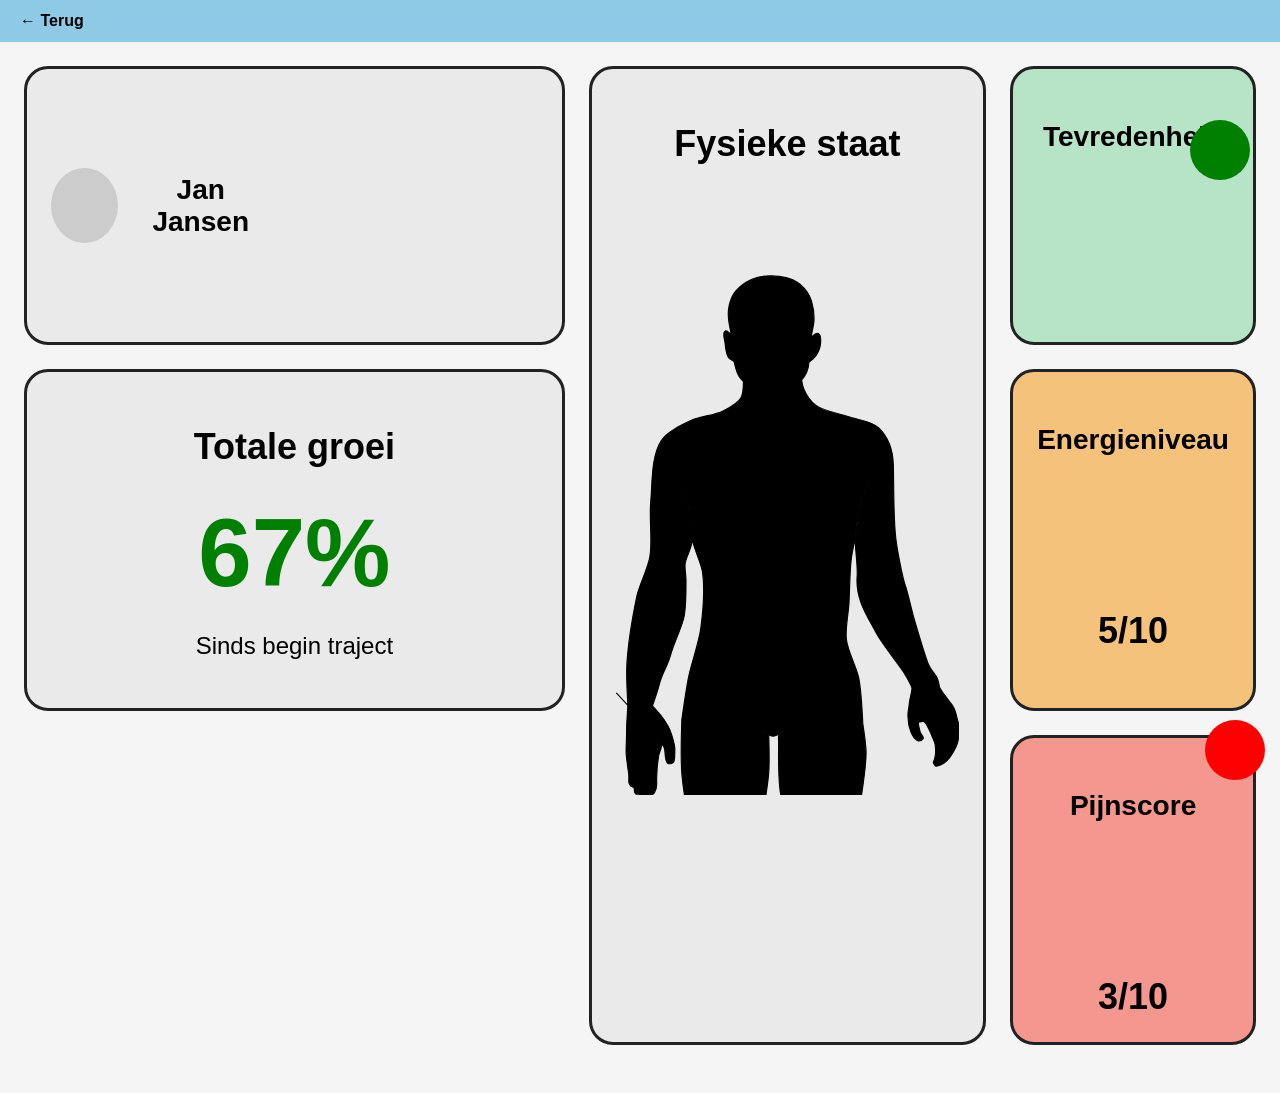
==== index.html @ 57b51012 "re-added session completion overview" ====
<!DOCTYPE html>
<html lang="nl">
<head>
  <meta charset="UTF-8">
  <title>Dashboard</title>
  <script src="https://d3js.org/d3.v7.min.js"></script>
  <link rel="stylesheet" href="index.css">
</head>
<body>

<header class="topbar">
  ← Terug
</header>

<div class="dashboard">

  <!-- Links -->
  <div class="tile physical">
    <h2>Fysieke staat</h2>
    <div class="silhouette">
      <svg xmlns="http://www.w3.org/2000/svg" width="630" height="806" viewBox="0 0 630 806" fill="none">
        <path fill-rule="evenodd" clip-rule="evenodd" d="M285.27 1.04114C275.693 0.965661 266.267 1.86081 258.514 3.95272C243.92 7.9051 229.782 17.2723 219.9 28.4174C213.971 34.9334 209.259 47.6264 207.434 56.0589C205.458 65.4644 205.762 78.1427 207.434 87.6072C208.651 94.7276 211.843 110.472 211.843 110.472C211.843 110.472 204.394 100.389 200.441 102.187C194.513 105.003 199.225 117.283 199.985 123.711C200.746 131.996 201.81 143.642 206.218 150.763C207.739 153.121 216.404 157.986 216.404 157.986C214.428 150.615 211.387 133.102 211.387 133.102L216.404 157.986C218.532 165.8 220.812 176.856 224.917 183.933C227.197 187.471 230.238 191.304 233.734 194.989C233.734 205.456 232.974 217.545 229.478 224.031C223.701 234.793 207.434 243.196 196.337 248.798C179.918 257.054 154.12 258.528 137.55 266.341C119.763 274.744 93.8282 286.685 83.2018 303.049C64.0622 332.239 66.8138 382.51 63.591 417.154C60.8241 446.785 67.0571 487.179 62.0859 516.663C58.2398 539.366 42.6119 567.229 37.9448 589.784C30.7024 624.723 21.9004 677.943 19.9545 713.471C18.7231 736.322 21.8243 788.951 21.8243 788.951C21.8243 788.951 20.1065 814.897 19.8176 820.5C19.392 829.05 19.4072 840.401 19.2248 848.952C19.0423 857.06 18.2675 867.969 18.6167 876.077C18.9511 883.596 20.5474 893.473 21.3227 900.844C21.9916 907.183 24.4695 913.228 23.4206 927.085C23.1013 931.361 25.8833 937.11 29.5623 937.995C37.808 939.911 30.596 945.66 35.482 950.525C38.2336 953.179 42.5207 950.673 45.3635 953.179C47.5526 955.243 46.0172 962.467 48.6776 963.351C50.9427 964.088 55.7922 964.383 57.9205 963.204C60.1096 961.877 58.711 954.358 61.0978 953.769C63.5149 953.326 68.5013 952.737 70.2191 949.641C75.7679 939.616 74.8254 935.488 74.6278 929.739C74.4758 925.759 75.0534 911.459 75.5247 903.645C75.92 897.159 77.3186 889.051 78.0179 882.564C78.7628 875.93 85.3454 865.905 83.1714 860.008C82.989 859.566 82.7002 858.977 82.3809 858.534C77.7594 854.259 72.3626 851.016 72.3626 851.016C72.3626 851.016 79.5837 854.259 82.3809 858.534C84.8285 860.746 87.0784 863.252 88.1882 865.905C90.0124 870.033 90.0124 877.994 90.5293 882.711C91.0614 887.576 92.1864 894.653 96.1541 895.685C99.073 896.569 104.47 895.39 105.975 892.294C108.346 887.281 107.541 877.699 107.951 872.097C108.301 867.085 106.096 856.028 104.652 851.163C102.645 844.529 99.3618 834.062 96.1085 828.165C91.6087 819.91 87.9449 814.308 82.2745 807.232C77.6834 801.63 66.8746 789.688 66.8746 789.688H66.3882H66.8898C66.8898 789.688 76.6041 762.415 79.3101 751.064C84.7525 728.214 94.938 717.304 100.791 694.601C105.443 676.469 122.515 641.824 125.403 623.397C128.596 604.379 128.444 578.433 128.444 559.121C128.444 549.833 125.555 537.45 126.923 528.31C129.052 515.779 138.325 501.479 139.237 488.801C139.389 485.852 139.389 482.756 139.237 479.661C138.173 471.847 137.717 463.297 137.261 454.894C138.173 463.149 139.085 471.552 139.237 479.661C139.693 482.314 139.997 484.82 140.605 487.326C143.95 503.543 156.264 528.015 158.696 544.379C163.257 576.222 159.76 614.994 155.656 646.837C152.007 674.699 138.629 710.081 133.004 737.648C128.444 760.057 121.147 812.833 120.995 813.423H120.843C120.843 813.423 118.258 885.66 120.995 917.061C124.339 953.474 133.46 1001.39 140.758 1037.21C143.19 1049.59 149.575 1065.51 150.639 1078.05C151.703 1090.28 148.359 1106.79 149.727 1119.03C150.639 1126.25 152.159 1134.95 152.615 1142.17C153.679 1160.9 145.166 1184.93 143.646 1203.65C141.366 1229.74 142.734 1264.83 145.014 1290.92C147.294 1318.64 154.896 1354.9 159 1382.32C162.041 1402.08 167.361 1428.02 168.882 1447.93C169.733 1459.57 168.882 1485.52 168.882 1486.99L161.433 1501.74C148.815 1525.32 134.068 1526.8 122.819 1538.59C118.866 1543.01 105.914 1560.7 105.275 1563.65C104.637 1566.6 104.835 1572.5 106.355 1575.45C106.993 1576.92 110.475 1581.34 111.721 1582.82C113.257 1584.29 120.539 1585.77 123.579 1587.24C127.075 1587.24 131.636 1588.71 135.133 1590.19C138.933 1590.19 151.399 1590.19 155.2 1590.19C158.544 1591.66 162.497 1594.61 165.689 1594.61C182.351 1596.09 185.239 1590.19 185.847 1590.19C186.607 1588.71 191.168 1582.82 194.209 1581.34C197.097 1579.87 200.441 1579.87 200.441 1576.92C200.441 1575.45 205.914 1557.76 211.083 1550.38C215.948 1543.01 226.437 1541.54 229.934 1534.17C232.214 1529.75 234.799 1519.43 230.238 1516.48C225.525 1513.53 232.214 1492.89 232.062 1488.47H232.214C232.214 1488.47 236.015 1471.07 228.718 1448.96C226.437 1441.88 226.133 1420.36 226.893 1415.94C234.951 1374.22 239.511 1330.58 243.464 1286.79C245.896 1259.08 248.176 1221.78 246.2 1194.07C245.744 1186.55 243.008 1170.63 243.16 1163.11C243.464 1149.69 249.089 1138.93 251.825 1125.81C255.017 1111.07 260.034 1091.61 261.706 1076.72C263.227 1063.3 261.858 1045.17 263.075 1031.75C264.595 1015.24 269.156 993.573 271.588 977.061C274.172 958.781 278.277 934.162 279.949 915.734C281.773 896.127 280.253 844.529 280.253 844.529L274.476 839.369C266.267 833.325 258.97 825.07 258.97 825.07L274.476 839.369C279.189 842.76 284.206 845.414 288.31 845.414C291.959 845.561 295.911 843.645 299.56 841.139L314.914 826.986C314.914 826.986 307.769 835.684 299.56 841.139L299.256 841.433C299.256 841.433 297.28 846.446 298.344 854.259C298.344 854.406 297.888 885.807 298.344 899.37C298.648 913.228 299.104 931.95 301.08 945.66C304.577 970.575 315.522 1002.57 317.651 1027.63C319.171 1044.29 318.867 1066.69 318.563 1083.5C318.259 1103.99 317.347 1131.41 319.931 1151.76C321.755 1165.61 328.444 1182.86 329.204 1196.72C330.268 1215.74 320.843 1240.5 320.843 1259.52C320.691 1293.43 330.877 1337.8 334.829 1371.41C337.566 1394.41 346.991 1425.08 343.342 1447.93C341.214 1461.64 337.87 1479.62 337.87 1479.62C337.414 1484.04 340.15 1491.42 342.886 1498.79C343.646 1501.74 344.559 1503.21 345.471 1506.16C346.839 1509.11 347.751 1512.05 347.447 1512.05C347.447 1512.05 346.535 1509.11 345.471 1506.16C344.711 1504.68 343.798 1501.74 342.886 1498.79C342.126 1497.31 341.518 1495.84 341.214 1497.31C339.998 1500.26 334.981 1513.53 334.373 1516.48C330.117 1535.64 335.893 1535.64 335.893 1535.64C342.126 1543.01 357.937 1550.38 360.825 1559.23C365.234 1571.02 373.899 1579.87 377.547 1581.34C377.547 1581.34 385.149 1590.19 388.341 1593.14C391.686 1596.09 393.054 1596.09 397.006 1597.56C404.607 1600.51 413.121 1597.56 419.962 1594.61C422.546 1593.14 419.049 1597.56 429.387 1596.09C439.877 1596.09 447.478 1588.71 453.711 1579.87C456.295 1576.92 455.535 1566.6 452.646 1562.18C439.116 1545.96 422.09 1534.17 412.817 1516.48C409.472 1510.58 397.918 1500.26 395.182 1489.94C394.27 1486.99 395.334 1481.1 395.334 1481.1C395.334 1481.1 395.486 1449.11 396.854 1435.54C399.287 1408.42 407.192 1372.59 410.84 1345.47C413.881 1323.94 417.225 1294.9 419.354 1273.23C420.874 1257.31 423.762 1235.93 423.458 1220.01C423.154 1200.99 417.225 1176.08 416.465 1157.21C415.857 1140.85 415.705 1118.88 417.833 1102.66C420.874 1080.55 431.515 1052.25 436.228 1030.28C442.309 1001.83 449.15 963.646 453.103 934.751C455.535 916.471 459.183 891.852 458.727 873.424C458.271 858.092 452.799 822.858 452.799 822.858C452.647 821.237 450.366 763.742 445.349 738.975C440.941 717.452 425.434 690.768 422.698 668.803C420.266 649.195 426.043 622.66 427.259 602.905C428.779 577.991 428.627 544.379 431.667 519.612C433.34 507.228 436.684 492.486 439.725 478.629C440.637 463.444 442.765 446.491 446.109 431.159C446.566 426.146 447.174 421.281 448.39 417.154C452.038 403.591 468.001 374.696 468.001 374.696C468.001 374.696 453.559 402.706 449.91 415.679C448.542 420.397 447.174 425.704 446.109 431.159C445.197 440.299 445.045 450.176 443.829 458.137C442.765 464.329 441.397 471.405 439.725 478.629C439.573 482.019 439.268 485.705 439.268 488.801C438.964 508.26 443.829 533.764 442.309 553.224C438.964 594.649 462.927 628.127 475.418 652.674C487.91 677.221 518.037 712.273 527.703 728.219C537.369 744.166 542.661 756.25 542.863 756.985C543.065 757.721 540.489 772.342 539.13 778.31C537.771 784.279 537.724 791.731 536.465 796.971C535.206 802.212 535.503 808.732 535.923 812.975C536.343 817.217 536.364 822.195 537.648 826.845C538.932 831.494 541.758 840.094 543.825 843.768C545.892 847.442 551.298 853.407 554.624 854.016C557.949 854.625 561.832 852.353 563.584 849.44C565.336 846.528 558.495 841.358 557.903 837.581C557.311 833.804 554.273 824.979 554.722 821.704C555.17 818.429 555.99 817.584 557.167 815.313C558.407 812.183 561.295 808.484 561.295 808.484C561.295 808.484 559.072 811.869 557.167 815.313C556.546 816.878 555.937 817.668 556.88 819.177C557.824 820.687 561.994 817.005 565.383 818.932C568.771 820.859 572.104 829.117 574.243 833.052C576.383 836.988 577.712 840.713 579.503 845.021C581.294 849.328 585.342 856.908 585.684 862.505C586.027 868.101 586.643 872.783 586.151 877.263C585.659 881.743 584.21 889.559 582.542 891.958C580.874 894.357 583.488 896.203 584.988 899.183C586.488 902.164 592.564 899.67 596.364 897.91C600.163 896.15 608.304 890.245 612.978 883.484C617.651 876.723 620.964 871.3 624.28 863.981C627.597 856.661 629.566 841.199 629.767 833.216C629.968 825.232 627.18 819.219 625.668 812.383C624.156 805.546 622.027 796.203 617.334 789.282C612.641 782.36 602.796 770.391 599.222 765.073C595.649 759.755 592.994 755.041 592.673 754.423C592.352 753.805 592.951 754.44 593.13 754.445C593.309 754.449 591.131 741.488 588.103 736.239C585.074 730.99 577.805 724.809 572.629 712.328C567.453 699.846 555.867 660.886 548.665 636.438C541.463 611.99 531.564 566.344 529.874 566.344C526.073 555.288 516.192 507.228 513.151 481.43C508.743 441.773 509.807 387.669 508.743 347.718C507.831 314.253 497.645 295.088 481.531 279.609C468.913 267.373 442.461 265.014 425.738 259.118C408.104 252.778 381.804 249.535 366.906 238.626C357.48 231.697 348.663 218.282 344.255 207.815C342.582 204.129 341.366 197.938 340.454 191.893C342.126 190.124 343.798 188.355 345.015 186.586C348.359 182.163 351.248 174.94 352.464 169.485C353.072 166.832 353.528 163.293 353.832 159.313C353.832 159.461 353.68 159.608 353.68 159.608L354.744 130.89C354.744 130.89 355.048 146.797 353.832 159.313C354.744 158.723 363.865 151.647 366.754 147.372C370.706 141.401 374.659 132.025 375.267 124.816C375.571 119.244 376.483 108.954 371.315 106.61C367.058 104.708 357.633 113.775 357.633 113.775C357.633 113.775 361.737 94.3591 362.649 88.4917C364.169 77.8479 361.889 58.5946 358.545 47.1399C354.592 33.9457 348.663 25.7638 338.022 16.6826C330.573 10.314 321.755 6.16405 312.026 3.95272C304.273 2.16449 294.695 1.1178 285.27 1.04114ZM114.898 382.067C114.898 382.067 129.037 406.687 132.381 420.102C132.533 420.397 132.837 421.134 132.989 421.576C134.205 425.704 134.965 430.274 135.574 434.992C134.813 430.864 133.749 426.736 133.141 422.461C132.989 421.724 132.685 420.839 132.381 420.102C128.428 406.982 114.898 382.067 114.898 382.067ZM136.03 439.267C136.03 439.709 136.182 440.152 136.182 440.594C136.182 441.183 136.334 442.068 136.334 442.658C136.182 441.626 136.182 440.446 136.03 439.267Z" fill="black"/>
        <path d="M216.404 157.986C216.404 157.986 207.739 153.121 206.218 150.763C201.81 143.642 200.746 131.996 199.985 123.711C199.225 117.283 194.513 105.003 200.441 102.187C204.394 100.389 211.843 110.472 211.843 110.472C211.843 110.472 208.651 94.7276 207.434 87.6072C205.762 78.1427 205.458 65.4644 207.434 56.0589C209.259 47.6264 213.971 34.9334 219.9 28.4174C229.782 17.2723 243.92 7.9051 258.514 3.95272C266.267 1.86081 275.692 0.965661 285.27 1.04114C294.695 1.1178 304.273 2.16449 312.026 3.95272C321.755 6.16405 330.573 10.314 338.022 16.6826C348.663 25.7638 354.592 33.9457 358.545 47.1399C361.889 58.5946 364.169 77.8479 362.649 88.4917C361.737 94.3591 357.633 113.775 357.633 113.775C357.633 113.775 367.058 104.708 371.315 106.61C376.483 108.954 375.571 119.244 375.267 124.816C374.659 132.025 370.706 141.401 366.754 147.372C363.865 151.647 354.744 158.723 353.832 159.313M216.404 157.986C214.428 150.615 211.387 133.102 211.387 133.102L216.404 157.986ZM216.404 157.986C218.532 165.8 220.812 176.856 224.917 183.933C227.197 187.471 230.238 191.304 233.734 194.989C233.734 205.456 232.974 217.545 229.478 224.031C223.701 234.793 207.434 243.196 196.337 248.798C179.918 257.054 154.12 258.528 137.55 266.341C119.763 274.744 93.8282 286.685 83.2018 303.049C64.0622 332.239 66.8138 382.51 63.591 417.154C60.8241 446.785 67.0571 487.179 62.0859 516.663C58.2398 539.366 42.6119 567.229 37.9448 589.784C30.7024 624.723 21.9004 677.943 19.9545 713.471C18.7231 736.322 21.8243 788.951 21.8243 788.951M21.8243 788.951L1.03711 766.44M21.8243 788.951C21.8243 788.951 20.1065 814.897 19.8176 820.499C19.392 829.05 19.4072 840.401 19.2248 848.952C19.0423 857.06 18.2675 867.969 18.6167 876.077C18.9511 883.596 20.5474 893.473 21.3227 900.844C21.9916 907.183 24.4695 913.228 23.4206 927.085C23.1013 931.361 25.8833 937.11 29.5623 937.995C37.808 939.911 30.596 945.66 35.482 950.525C38.2336 953.179 42.5207 950.673 45.3635 953.179C47.5526 955.243 46.0172 962.467 48.6776 963.351C50.9427 964.088 55.7922 964.383 57.9205 963.204C60.1096 961.877 58.711 954.358 61.0978 953.769C63.5149 953.326 68.5013 952.737 70.2191 949.641C75.7679 939.616 74.8254 935.488 74.6278 929.739C74.4758 925.759 75.0534 911.459 75.5247 903.645C75.92 897.159 77.3186 889.051 78.0179 882.564C78.7628 875.93 85.3454 865.905 83.1714 860.008C82.989 859.566 82.7002 858.977 82.3809 858.534M82.3809 858.534C77.7594 854.259 72.3626 851.016 72.3626 851.016C72.3626 851.016 79.5837 854.259 82.3809 858.534ZM82.3809 858.534C84.8285 860.746 87.0784 863.252 88.1882 865.905C90.0124 870.033 90.0124 877.994 90.5293 882.711C91.0614 887.576 92.1864 894.653 96.1541 895.685C99.073 896.569 104.47 895.39 105.975 892.294C108.346 887.281 107.541 877.699 107.951 872.097C108.301 867.085 106.096 856.028 104.652 851.163C102.645 844.529 99.3618 834.062 96.1085 828.165C91.6087 819.91 87.9449 814.308 82.2745 807.232C77.6834 801.63 66.8746 789.688 66.8746 789.688H66.3882H66.8898C66.8898 789.688 76.6041 762.415 79.3101 751.064C84.7525 728.213 94.938 717.304 100.791 694.601C105.443 676.469 122.515 641.824 125.403 623.397C128.596 604.379 128.444 578.433 128.444 559.121C128.444 549.833 125.555 537.45 126.923 528.31C129.052 515.779 138.325 501.479 139.237 488.801C139.389 485.852 139.389 482.756 139.237 479.661M139.237 479.661C138.173 471.847 137.717 463.297 137.261 454.894C138.173 463.149 139.085 471.552 139.237 479.661ZM139.237 479.661C139.693 482.314 139.997 484.82 140.605 487.326C143.95 503.543 156.264 528.015 158.696 544.379C163.257 576.222 159.76 614.994 155.656 646.837C152.007 674.699 138.629 710.081 133.004 737.649C128.444 760.057 121.147 812.833 120.995 813.423H120.843C120.843 813.423 118.258 885.66 120.995 917.061C124.339 953.474 133.46 1001.39 140.758 1037.21C143.19 1049.59 149.575 1065.51 150.639 1078.05C151.703 1090.28 148.359 1106.79 149.727 1119.03C150.639 1126.25 152.159 1134.95 152.615 1142.17C153.679 1160.9 145.166 1184.93 143.646 1203.65C141.366 1229.74 142.734 1264.83 145.014 1290.92C147.294 1318.64 154.896 1354.9 159 1382.32C162.041 1402.08 167.361 1428.02 168.882 1447.93C169.733 1459.57 168.882 1485.52 168.882 1486.99L161.433 1501.74C148.815 1525.32 134.068 1526.8 122.819 1538.59C118.866 1543.01 105.914 1560.7 105.275 1563.65C104.637 1566.6 104.835 1572.5 106.355 1575.45C106.993 1576.92 110.475 1581.34 111.721 1582.82C113.257 1584.29 120.539 1585.77 123.579 1587.24C127.075 1587.24 131.636 1588.71 135.133 1590.19C138.933 1590.19 151.399 1590.19 155.2 1590.19C158.544 1591.66 162.497 1594.61 165.689 1594.61C182.351 1596.09 185.239 1590.19 185.847 1590.19C186.607 1588.71 191.168 1582.82 194.209 1581.34C197.097 1579.87 200.441 1579.87 200.441 1576.92C200.441 1575.45 205.914 1557.76 211.083 1550.38C215.948 1543.01 226.437 1541.54 229.934 1534.17C232.214 1529.75 234.799 1519.43 230.238 1516.48C225.525 1513.53 232.214 1492.89 232.062 1488.47H232.214C232.214 1488.47 236.015 1471.07 228.718 1448.96C226.437 1441.88 226.133 1420.36 226.893 1415.94C234.951 1374.22 239.511 1330.58 243.464 1286.79C245.896 1259.08 248.176 1221.78 246.2 1194.07C245.744 1186.55 243.008 1170.63 243.16 1163.11C243.464 1149.69 249.089 1138.93 251.825 1125.81C255.017 1111.07 260.034 1091.61 261.706 1076.72C263.227 1063.3 261.858 1045.17 263.075 1031.75C264.595 1015.24 269.156 993.573 271.588 977.061C274.172 958.781 278.277 934.162 279.949 915.734C281.773 896.127 280.253 844.529 280.253 844.529L274.476 839.369M274.476 839.369C266.267 833.325 258.97 825.07 258.97 825.07L274.476 839.369ZM274.476 839.369C279.189 842.76 284.206 845.414 288.31 845.414C291.959 845.561 295.911 843.645 299.56 841.139M299.56 841.139L314.914 826.986C314.914 826.986 307.769 835.684 299.56 841.139ZM299.56 841.139L299.256 841.433C299.256 841.433 297.28 846.446 298.344 854.259C298.344 854.406 297.888 885.807 298.344 899.37C298.648 913.228 299.104 931.95 301.08 945.66C304.577 970.575 315.522 1002.57 317.651 1027.63C319.171 1044.29 318.867 1066.69 318.563 1083.5C318.259 1103.99 317.347 1131.41 319.931 1151.76C321.755 1165.61 328.444 1182.86 329.204 1196.72C330.269 1215.74 320.843 1240.5 320.843 1259.52C320.691 1293.43 330.877 1337.8 334.829 1371.41C337.566 1394.41 346.991 1425.08 343.342 1447.93C341.214 1461.64 337.87 1479.62 337.87 1479.62M337.87 1479.62L317.386 1457.11M337.87 1479.62C337.414 1484.04 340.15 1491.42 342.886 1498.79M342.886 1498.79C343.646 1501.74 344.559 1503.21 345.471 1506.16M342.886 1498.79C343.798 1501.74 344.711 1504.68 345.471 1506.16M342.886 1498.79C342.126 1497.31 341.518 1495.84 341.214 1497.31C339.998 1500.26 334.981 1513.53 334.373 1516.48C330.117 1535.64 335.893 1535.64 335.893 1535.64C342.126 1543.01 357.937 1550.38 360.825 1559.23C365.234 1571.02 373.899 1579.87 377.547 1581.34C377.547 1581.34 385.149 1590.19 388.341 1593.14C391.686 1596.09 393.054 1596.09 397.006 1597.56C404.607 1600.51 413.121 1597.56 419.962 1594.61C422.546 1593.14 419.05 1597.56 429.387 1596.09C439.877 1596.09 447.478 1588.71 453.711 1579.87C456.295 1576.92 455.535 1566.6 452.646 1562.18C439.116 1545.96 422.09 1534.17 412.817 1516.48C409.472 1510.58 397.918 1500.26 395.182 1489.94C394.27 1486.99 395.334 1481.1 395.334 1481.1M345.471 1506.16C346.839 1509.11 347.751 1512.05 347.447 1512.05C347.447 1512.05 346.535 1509.11 345.471 1506.16ZM395.334 1481.1L371.354 1458.59M395.334 1481.1C395.334 1481.1 395.486 1449.11 396.854 1435.54C399.287 1408.42 407.192 1372.59 410.84 1345.47C413.881 1323.94 417.225 1294.9 419.354 1273.23C420.874 1257.31 423.762 1235.93 423.458 1220.01C423.154 1200.99 417.225 1176.08 416.465 1157.21C415.857 1140.85 415.705 1118.88 417.833 1102.66C420.874 1080.55 431.515 1052.25 436.228 1030.28C442.309 1001.83 449.15 963.646 453.103 934.751C455.535 916.471 459.183 891.852 458.727 873.424C458.271 858.092 452.799 822.858 452.799 822.858C452.647 821.237 450.366 763.742 445.349 738.975C440.941 717.452 425.434 690.768 422.698 668.803C420.266 649.195 426.043 622.66 427.259 602.905C428.779 577.991 428.627 544.379 431.667 519.612C433.34 507.228 436.684 492.486 439.725 478.629M439.725 478.629C440.637 463.444 442.765 446.491 446.109 431.159M439.725 478.629C441.397 471.405 442.765 464.329 443.829 458.137C445.045 450.176 445.197 440.299 446.109 431.159M439.725 478.629C439.573 482.019 439.268 485.705 439.268 488.801C438.964 508.26 443.829 533.764 442.309 553.224C438.964 594.649 462.927 628.127 475.418 652.674C487.91 677.221 518.037 712.273 527.703 728.219C537.369 744.166 542.662 756.25 542.863 756.985C543.065 757.721 540.489 772.342 539.13 778.31C537.771 784.279 537.724 791.731 536.465 796.971C535.206 802.212 535.503 808.732 535.923 812.975C536.343 817.217 536.364 822.195 537.648 826.845C538.932 831.494 541.758 840.094 543.825 843.768C545.892 847.442 551.298 853.407 554.624 854.016C557.949 854.625 561.832 852.353 563.584 849.44C565.336 846.528 558.495 841.358 557.903 837.581C557.311 833.804 554.273 824.979 554.722 821.704C555.17 818.429 555.99 817.584 557.167 815.313M446.109 431.159C446.566 426.146 447.174 421.281 448.39 417.154C452.038 403.591 468.001 374.696 468.001 374.696C468.001 374.696 453.559 402.706 449.91 415.679C448.542 420.397 447.174 425.704 446.109 431.159ZM557.167 815.313C558.407 812.183 561.295 808.484 561.295 808.484C561.295 808.484 559.072 811.869 557.167 815.313ZM557.167 815.313C556.546 816.878 555.937 817.668 556.88 819.177C557.824 820.687 561.994 817.005 565.383 818.932C568.771 820.859 572.104 829.117 574.243 833.052C576.383 836.988 577.712 840.713 579.503 845.021C581.294 849.328 585.342 856.908 585.684 862.505C586.027 868.101 586.644 872.783 586.151 877.263C585.659 881.743 584.21 889.559 582.542 891.958C580.874 894.357 583.488 896.203 584.988 899.183C586.488 902.164 592.564 899.67 596.364 897.91C600.163 896.15 608.304 890.245 612.978 883.484C617.652 876.723 620.964 871.3 624.28 863.981C627.597 856.661 629.566 841.199 629.767 833.216C629.968 825.232 627.18 819.219 625.668 812.383C624.156 805.546 622.027 796.203 617.334 789.282C612.641 782.36 602.796 770.391 599.222 765.073C595.649 759.756 592.994 755.041 592.673 754.423C592.352 753.805 592.951 754.44 593.13 754.445C593.309 754.449 591.131 741.488 588.103 736.239C585.074 730.99 577.805 724.809 572.629 712.328C567.453 699.846 555.867 660.886 548.665 636.438C541.463 611.99 531.564 566.344 529.874 566.344C526.073 555.288 516.192 507.228 513.151 481.43C508.743 441.773 509.807 387.669 508.743 347.718C507.831 314.253 497.645 295.088 481.531 279.609C468.913 267.373 442.461 265.014 425.738 259.118C408.104 252.778 381.804 249.535 366.906 238.626C357.48 231.697 348.663 218.282 344.255 207.815C342.582 204.129 341.366 197.938 340.454 191.893C342.126 190.124 343.799 188.355 345.015 186.586C348.359 182.163 351.248 174.94 352.464 169.485C353.072 166.832 353.528 163.293 353.832 159.313M353.832 159.313C353.832 159.461 353.68 159.608 353.68 159.608L354.744 130.89C354.744 130.89 355.048 146.797 353.832 159.313ZM132.381 420.102C129.037 406.687 114.898 382.067 114.898 382.067C114.898 382.067 128.428 406.982 132.381 420.102ZM132.381 420.102C132.533 420.397 132.837 421.134 132.989 421.576C134.205 425.704 134.965 430.274 135.574 434.992C134.813 430.864 133.749 426.736 133.141 422.461C132.989 421.724 132.685 420.839 132.381 420.102ZM136.03 439.267C136.03 439.709 136.182 440.152 136.182 440.594C136.182 441.183 136.334 442.068 136.334 442.658C136.182 441.626 136.182 440.446 136.03 439.267Z" stroke="black" stroke-width="2.0736" stroke-linecap="round" stroke-linejoin="round"/>
    </svg>
    </div>
  </div>

  <!-- Midden boven -->
  <div class="tile growth">
    <h2>Totale groei</h2>
    <div class="growth-value">67%</div>
    <p>Sinds begin traject</p>
  </div>

  <!-- Rechts boven -->
  <div class="tile profile" onclick="openOverlay('profile')">
    <div class="profile-header">
      <div class="avatar"></div>
      <h3>Jan Jansen</h3>
    </div>
    <svg class="progression-circle"></svg>
  </div>

  <div class="tile satisfaction mood-tile">
    <h3>Tevredenheid</h3>
    <svg class="mood-image" viewBox="0 0 100 100"></svg>
    <div id="mood" class="score"></div>
  </div>

  <div class="tile energy mood-tile">
    <h3>Energieniveau</h3>
    <svg class="mood-image" viewBox="0 0 100 100"></svg>
    <div id="energy-level" class="score">5/10</div>
  </div>

  <div class="tile pain mood-tile">
    <h3>Pijnscore</h3>
    <svg class="mood-image" viewBox="0 0 100 100">
        <img>
    </svg>
    <div id="pain-level" class="score">3/10</div>
  </div>
</div>

<!--weg klikken van tile-->
<div class="overlay-backdrop" id="overlay" onclick="closeOnBackdrop(event)">
  <div class="overlay-panel">
    <button class="overlay-close" onclick="closeOverlay()">✕</button>
    <div class="overlay-title" id="overlay-title"></div>
    <div class="overlay-body" id="overlay-body"></div>
  </div>
</div>

<script src="app.js"></script>
</body>
</html>
---- index.css ----
body {
  margin: 0;
  font-family: sans-serif;
  background: #f5f5f5;
}

.topbar {
  background: #8ecae6;
  padding: 12px 20px;
  font-weight: bold;
}

/* GRID */
.dashboard {
  display: grid;
  grid-template-columns: 1.2fr 1fr 1fr 1fr;
  grid-template-rows: auto auto auto auto;
  gap: 16px;
  padding: 16px;
  zoom: 150%;
}

/* TILE BASE */
.tile {
  background: #eaeaea;
  border: 2px solid #222;
  border-radius: 16px;
  padding: 16px;
  text-align: center;
}

/* LAYOUT POSITIES */
.physical {
  grid-column: 2 / span 2;
  grid-row: 1 / span 3;
}

.growth {
  grid-column: 1;
}

.profile {
  grid-row: 1;
  display: flex;  
  justify-content: space-between;
}

.mood-image{
    width: 80px;
}

.satisfaction {
  grid-column: 4;
  grid-row: 1;
}


.energy {
  grid-column: 4;
}

.pain {
  grid-column: 4 ;
}

.exercises {
  grid-column: 1;
  grid-row: 2;

}

/* SILHOUET PLACEHOLDER */
.silhouette {
  height: 400px;
  display: flex;
  justify-content: center;
  align-items: center;
  background: none; /* verwijder zwarte achtergrond */
}

.silhouette svg {
  height: 100%;
  width: auto;
}
/* ARM CIRCLES */
.silhouette::before,
.silhouette::after {
  content: "";
  position: absolute;
  border-radius: 50%;
}

.silhouette::before {
  width: 40px;
  height: 40px;
  background: green;
  right: 20px;
  top: 80px;
}

.silhouette::after {
  width: 40px;
  height: 40px;
  background: red;
  right: 10px;
  bottom: 80px;
}

/* GROWTH */
.growth-value {
  font-size: 64px;
  color: green;
  font-weight: bold;
}

/* PROFILE */
.profile-header {
  display: flex;
  align-items: center;
  gap: 10px;
}

.avatar {
  width: 50px;
  height: 50px;
  background: #ccc;
  border-radius: 50%;
}

/* SCORES */
.score {
  font-size: 24px;
  font-weight: bold;
}

/* COLORS */
.satisfaction {
  background: #b7e4c7;
}

.energy {
  background: #f4c27a;
}

.pain {
  background: #f4978e;
}

.progression-circle{
  width: 200px;
}

/* TILE hover feedback */
.tile {
  cursor: pointer;
  transition: transform 0.15s, box-shadow 0.15s;
}
.tile:hover {
  transform: scale(1.02);
  box-shadow: 0 4px 16px rgba(0,0,0,0.15);
}

/* OVERLAY */
.overlay-backdrop {
  position: fixed;
  inset: 0;
  background: rgba(0,0,0,0.45);
  z-index: 100;
  display: flex;
  align-items: center;
  justify-content: center;
  opacity: 0;
  pointer-events: none;
  transition: opacity 0.2s;
}
.overlay-backdrop.active {
  opacity: 1;
  pointer-events: all;
}
.overlay-panel {
  background: #fff;
  border-radius: 16px;
  border: 1.5px solid #ddd;
  padding: 24px;
  width: calc(90vw - 32px);
  height: calc(90vh - 32px);
  max-height: none;
  overflow-y: auto;
  transform: scale(0.92);
  transition: transform 0.2s;
  position: relative;
}

.overlay-backdrop.active .overlay-panel {
  transform: scale(1);
}
.overlay-close {
  position: absolute;
  top: 12px;
  right: 14px;
  font-size: 18px;
  cursor: pointer;
  background: none;
  border: none;
  color: #555;
}
.overlay-title {
  font-size: 17px;
  font-weight: 500;
  margin-bottom: 16px;
}
.overlay-body {
  font-size: 14px;
  color: #555;
  line-height: 1.7;
}
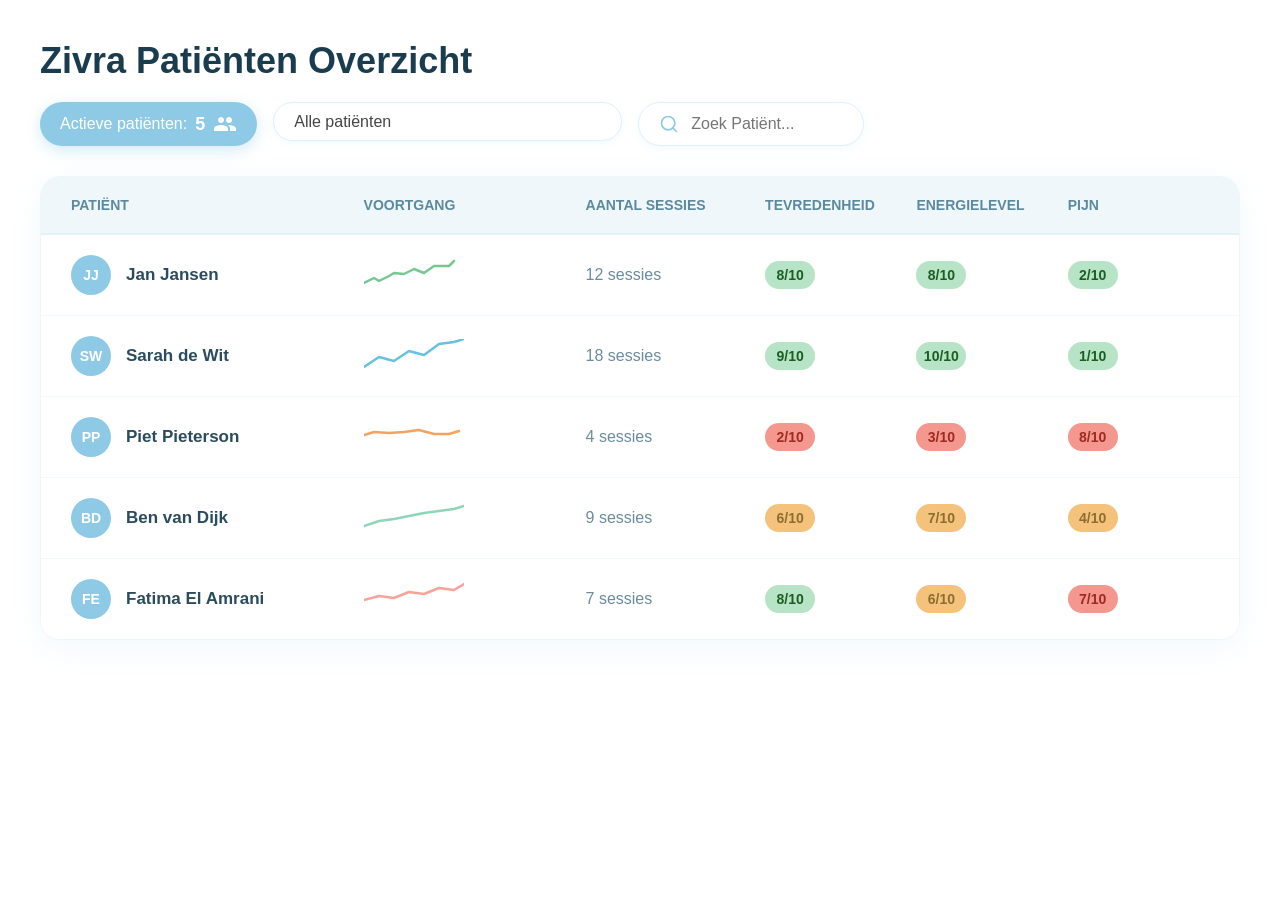
==== commit b262eb8f: "changed names of html files, added a cool animation to total progress preview, removed little css ci" ====
--- a/index.html
+++ b/index.html
@@ -1,76 +1,135 @@
 <!DOCTYPE html>
-<html lang="nl">
+<html lang="en">
 <head>
-  <meta charset="UTF-8">
-  <title>Dashboard</title>
-  <script src="https://d3js.org/d3.v7.min.js"></script>
-  <link rel="stylesheet" href="index.css">
+    <meta charset="UTF-8">
+    <meta name="viewport" content="width=device-width, initial-scale=1.0">
+    <title>dashboard</title>
+    <link rel="stylesheet" href="dashboard.css">
 </head>
-<body>
+<div class="dashboard-overview">
+  <div class="header-section">
+    <h1 class="page-title">Zivra Patiënten Overzicht</h1>
 
-<header class="topbar">
-  ← Terug
-</header>
+    <div class="top-controls">
+      <div class="control-badge">
+        Actieve patiënten: <strong class="badge-number" id="activeCount">5</strong>
+        <svg width="24" height="24" viewBox="0 0 24 24" fill="currentColor">
+          <path d="M16 11c1.66 0 2.99-1.34 2.99-3S17.66 5 16 5c-1.66 0-3 1.34-3 3s1.34 3 3 3zm-8 0c1.66 0 2.99-1.34 2.99-3S9.66 5 8 5C6.34 5 5 6.34 5 8s1.34 3 3 3zm0 2c-2.33 0-7 1.17-7 3.5V19h14v-2.5c0-2.33-4.67-3.5-7-3.5zm8 0c-.29 0-.62.02-.97.05 1.16.84 1.97 1.97 1.97 3.45V19h6v-2.5c0-2.33-4.67-3.5-7-3.5z"/>
+        </svg>
+      </div>
+      
+      <div class="control-filter">
+        <select id="statusFilter">
+          <option value="all">Alle patiënten</option>
+          <option value="attention">Aandacht nodig (Veel pijn / Weinig energie)</option>
+          <option value="good">Gaat erg goed</option>
+        </select>
+      </div>
 
-<div class="dashboard">
-
-  <!-- Links -->
-  <div class="tile physical">
-    <h2>Fysieke staat</h2>
-    <div class="silhouette">
-      <svg xmlns="http://www.w3.org/2000/svg" width="630" height="806" viewBox="0 0 630 806" fill="none">
-        <path fill-rule="evenodd" clip-rule="evenodd" d="M285.27 1.04114C275.693 0.965661 266.267 1.86081 258.514 3.95272C243.92 7.9051 229.782 17.2723 219.9 28.4174C213.971 34.9334 209.259 47.6264 207.434 56.0589C205.458 65.4644 205.762 78.1427 207.434 87.6072C208.651 94.7276 211.843 110.472 211.843 110.472C211.843 110.472 204.394 100.389 200.441 102.187C194.513 105.003 199.225 117.283 199.985 123.711C200.746 131.996 201.81 143.642 206.218 150.763C207.739 153.121 216.404 157.986 216.404 157.986C214.428 150.615 211.387 133.102 211.387 133.102L216.404 157.986C218.532 165.8 220.812 176.856 224.917 183.933C227.197 187.471 230.238 191.304 233.734 194.989C233.734 205.456 232.974 217.545 229.478 224.031C223.701 234.793 207.434 243.196 196.337 248.798C179.918 257.054 154.12 258.528 137.55 266.341C119.763 274.744 93.8282 286.685 83.2018 303.049C64.0622 332.239 66.8138 382.51 63.591 417.154C60.8241 446.785 67.0571 487.179 62.0859 516.663C58.2398 539.366 42.6119 567.229 37.9448 589.784C30.7024 624.723 21.9004 677.943 19.9545 713.471C18.7231 736.322 21.8243 788.951 21.8243 788.951C21.8243 788.951 20.1065 814.897 19.8176 820.5C19.392 829.05 19.4072 840.401 19.2248 848.952C19.0423 857.06 18.2675 867.969 18.6167 876.077C18.9511 883.596 20.5474 893.473 21.3227 900.844C21.9916 907.183 24.4695 913.228 23.4206 927.085C23.1013 931.361 25.8833 937.11 29.5623 937.995C37.808 939.911 30.596 945.66 35.482 950.525C38.2336 953.179 42.5207 950.673 45.3635 953.179C47.5526 955.243 46.0172 962.467 48.6776 963.351C50.9427 964.088 55.7922 964.383 57.9205 963.204C60.1096 961.877 58.711 954.358 61.0978 953.769C63.5149 953.326 68.5013 952.737 70.2191 949.641C75.7679 939.616 74.8254 935.488 74.6278 929.739C74.4758 925.759 75.0534 911.459 75.5247 903.645C75.92 897.159 77.3186 889.051 78.0179 882.564C78.7628 875.93 85.3454 865.905 83.1714 860.008C82.989 859.566 82.7002 858.977 82.3809 858.534C77.7594 854.259 72.3626 851.016 72.3626 851.016C72.3626 851.016 79.5837 854.259 82.3809 858.534C84.8285 860.746 87.0784 863.252 88.1882 865.905C90.0124 870.033 90.0124 877.994 90.5293 882.711C91.0614 887.576 92.1864 894.653 96.1541 895.685C99.073 896.569 104.47 895.39 105.975 892.294C108.346 887.281 107.541 877.699 107.951 872.097C108.301 867.085 106.096 856.028 104.652 851.163C102.645 844.529 99.3618 834.062 96.1085 828.165C91.6087 819.91 87.9449 814.308 82.2745 807.232C77.6834 801.63 66.8746 789.688 66.8746 789.688H66.3882H66.8898C66.8898 789.688 76.6041 762.415 79.3101 751.064C84.7525 728.214 94.938 717.304 100.791 694.601C105.443 676.469 122.515 641.824 125.403 623.397C128.596 604.379 128.444 578.433 128.444 559.121C128.444 549.833 125.555 537.45 126.923 528.31C129.052 515.779 138.325 501.479 139.237 488.801C139.389 485.852 139.389 482.756 139.237 479.661C138.173 471.847 137.717 463.297 137.261 454.894C138.173 463.149 139.085 471.552 139.237 479.661C139.693 482.314 139.997 484.82 140.605 487.326C143.95 503.543 156.264 528.015 158.696 544.379C163.257 576.222 159.76 614.994 155.656 646.837C152.007 674.699 138.629 710.081 133.004 737.648C128.444 760.057 121.147 812.833 120.995 813.423H120.843C120.843 813.423 118.258 885.66 120.995 917.061C124.339 953.474 133.46 1001.39 140.758 1037.21C143.19 1049.59 149.575 1065.51 150.639 1078.05C151.703 1090.28 148.359 1106.79 149.727 1119.03C150.639 1126.25 152.159 1134.95 152.615 1142.17C153.679 1160.9 145.166 1184.93 143.646 1203.65C141.366 1229.74 142.734 1264.83 145.014 1290.92C147.294 1318.64 154.896 1354.9 159 1382.32C162.041 1402.08 167.361 1428.02 168.882 1447.93C169.733 1459.57 168.882 1485.52 168.882 1486.99L161.433 1501.74C148.815 1525.32 134.068 1526.8 122.819 1538.59C118.866 1543.01 105.914 1560.7 105.275 1563.65C104.637 1566.6 104.835 1572.5 106.355 1575.45C106.993 1576.92 110.475 1581.34 111.721 1582.82C113.257 1584.29 120.539 1585.77 123.579 1587.24C127.075 1587.24 131.636 1588.71 135.133 1590.19C138.933 1590.19 151.399 1590.19 155.2 1590.19C158.544 1591.66 162.497 1594.61 165.689 1594.61C182.351 1596.09 185.239 1590.19 185.847 1590.19C186.607 1588.71 191.168 1582.82 194.209 1581.34C197.097 1579.87 200.441 1579.87 200.441 1576.92C200.441 1575.45 205.914 1557.76 211.083 1550.38C215.948 1543.01 226.437 1541.54 229.934 1534.17C232.214 1529.75 234.799 1519.43 230.238 1516.48C225.525 1513.53 232.214 1492.89 232.062 1488.47H232.214C232.214 1488.47 236.015 1471.07 228.718 1448.96C226.437 1441.88 226.133 1420.36 226.893 1415.94C234.951 1374.22 239.511 1330.58 243.464 1286.79C245.896 1259.08 248.176 1221.78 246.2 1194.07C245.744 1186.55 243.008 1170.63 243.16 1163.11C243.464 1149.69 249.089 1138.93 251.825 1125.81C255.017 1111.07 260.034 1091.61 261.706 1076.72C263.227 1063.3 261.858 1045.17 263.075 1031.75C264.595 1015.24 269.156 993.573 271.588 977.061C274.172 958.781 278.277 934.162 279.949 915.734C281.773 896.127 280.253 844.529 280.253 844.529L274.476 839.369C266.267 833.325 258.97 825.07 258.97 825.07L274.476 839.369C279.189 842.76 284.206 845.414 288.31 845.414C291.959 845.561 295.911 843.645 299.56 841.139L314.914 826.986C314.914 826.986 307.769 835.684 299.56 841.139L299.256 841.433C299.256 841.433 297.28 846.446 298.344 854.259C298.344 854.406 297.888 885.807 298.344 899.37C298.648 913.228 299.104 931.95 301.08 945.66C304.577 970.575 315.522 1002.57 317.651 1027.63C319.171 1044.29 318.867 1066.69 318.563 1083.5C318.259 1103.99 317.347 1131.41 319.931 1151.76C321.755 1165.61 328.444 1182.86 329.204 1196.72C330.268 1215.74 320.843 1240.5 320.843 1259.52C320.691 1293.43 330.877 1337.8 334.829 1371.41C337.566 1394.41 346.991 1425.08 343.342 1447.93C341.214 1461.64 337.87 1479.62 337.87 1479.62C337.414 1484.04 340.15 1491.42 342.886 1498.79C343.646 1501.74 344.559 1503.21 345.471 1506.16C346.839 1509.11 347.751 1512.05 347.447 1512.05C347.447 1512.05 346.535 1509.11 345.471 1506.16C344.711 1504.68 343.798 1501.74 342.886 1498.79C342.126 1497.31 341.518 1495.84 341.214 1497.31C339.998 1500.26 334.981 1513.53 334.373 1516.48C330.117 1535.64 335.893 1535.64 335.893 1535.64C342.126 1543.01 357.937 1550.38 360.825 1559.23C365.234 1571.02 373.899 1579.87 377.547 1581.34C377.547 1581.34 385.149 1590.19 388.341 1593.14C391.686 1596.09 393.054 1596.09 397.006 1597.56C404.607 1600.51 413.121 1597.56 419.962 1594.61C422.546 1593.14 419.049 1597.56 429.387 1596.09C439.877 1596.09 447.478 1588.71 453.711 1579.87C456.295 1576.92 455.535 1566.6 452.646 1562.18C439.116 1545.96 422.09 1534.17 412.817 1516.48C409.472 1510.58 397.918 1500.26 395.182 1489.94C394.27 1486.99 395.334 1481.1 395.334 1481.1C395.334 1481.1 395.486 1449.11 396.854 1435.54C399.287 1408.42 407.192 1372.59 410.84 1345.47C413.881 1323.94 417.225 1294.9 419.354 1273.23C420.874 1257.31 423.762 1235.93 423.458 1220.01C423.154 1200.99 417.225 1176.08 416.465 1157.21C415.857 1140.85 415.705 1118.88 417.833 1102.66C420.874 1080.55 431.515 1052.25 436.228 1030.28C442.309 1001.83 449.15 963.646 453.103 934.751C455.535 916.471 459.183 891.852 458.727 873.424C458.271 858.092 452.799 822.858 452.799 822.858C452.647 821.237 450.366 763.742 445.349 738.975C440.941 717.452 425.434 690.768 422.698 668.803C420.266 649.195 426.043 622.66 427.259 602.905C428.779 577.991 428.627 544.379 431.667 519.612C433.34 507.228 436.684 492.486 439.725 478.629C440.637 463.444 442.765 446.491 446.109 431.159C446.566 426.146 447.174 421.281 448.39 417.154C452.038 403.591 468.001 374.696 468.001 374.696C468.001 374.696 453.559 402.706 449.91 415.679C448.542 420.397 447.174 425.704 446.109 431.159C445.197 440.299 445.045 450.176 443.829 458.137C442.765 464.329 441.397 471.405 439.725 478.629C439.573 482.019 439.268 485.705 439.268 488.801C438.964 508.26 443.829 533.764 442.309 553.224C438.964 594.649 462.927 628.127 475.418 652.674C487.91 677.221 518.037 712.273 527.703 728.219C537.369 744.166 542.661 756.25 542.863 756.985C543.065 757.721 540.489 772.342 539.13 778.31C537.771 784.279 537.724 791.731 536.465 796.971C535.206 802.212 535.503 808.732 535.923 812.975C536.343 817.217 536.364 822.195 537.648 826.845C538.932 831.494 541.758 840.094 543.825 843.768C545.892 847.442 551.298 853.407 554.624 854.016C557.949 854.625 561.832 852.353 563.584 849.44C565.336 846.528 558.495 841.358 557.903 837.581C557.311 833.804 554.273 824.979 554.722 821.704C555.17 818.429 555.99 817.584 557.167 815.313C558.407 812.183 561.295 808.484 561.295 808.484C561.295 808.484 559.072 811.869 557.167 815.313C556.546 816.878 555.937 817.668 556.88 819.177C557.824 820.687 561.994 817.005 565.383 818.932C568.771 820.859 572.104 829.117 574.243 833.052C576.383 836.988 577.712 840.713 579.503 845.021C581.294 849.328 585.342 856.908 585.684 862.505C586.027 868.101 586.643 872.783 586.151 877.263C585.659 881.743 584.21 889.559 582.542 891.958C580.874 894.357 583.488 896.203 584.988 899.183C586.488 902.164 592.564 899.67 596.364 897.91C600.163 896.15 608.304 890.245 612.978 883.484C617.651 876.723 620.964 871.3 624.28 863.981C627.597 856.661 629.566 841.199 629.767 833.216C629.968 825.232 627.18 819.219 625.668 812.383C624.156 805.546 622.027 796.203 617.334 789.282C612.641 782.36 602.796 770.391 599.222 765.073C595.649 759.755 592.994 755.041 592.673 754.423C592.352 753.805 592.951 754.44 593.13 754.445C593.309 754.449 591.131 741.488 588.103 736.239C585.074 730.99 577.805 724.809 572.629 712.328C567.453 699.846 555.867 660.886 548.665 636.438C541.463 611.99 531.564 566.344 529.874 566.344C526.073 555.288 516.192 507.228 513.151 481.43C508.743 441.773 509.807 387.669 508.743 347.718C507.831 314.253 497.645 295.088 481.531 279.609C468.913 267.373 442.461 265.014 425.738 259.118C408.104 252.778 381.804 249.535 366.906 238.626C357.48 231.697 348.663 218.282 344.255 207.815C342.582 204.129 341.366 197.938 340.454 191.893C342.126 190.124 343.798 188.355 345.015 186.586C348.359 182.163 351.248 174.94 352.464 169.485C353.072 166.832 353.528 163.293 353.832 159.313C353.832 159.461 353.68 159.608 353.68 159.608L354.744 130.89C354.744 130.89 355.048 146.797 353.832 159.313C354.744 158.723 363.865 151.647 366.754 147.372C370.706 141.401 374.659 132.025 375.267 124.816C375.571 119.244 376.483 108.954 371.315 106.61C367.058 104.708 357.633 113.775 357.633 113.775C357.633 113.775 361.737 94.3591 362.649 88.4917C364.169 77.8479 361.889 58.5946 358.545 47.1399C354.592 33.9457 348.663 25.7638 338.022 16.6826C330.573 10.314 321.755 6.16405 312.026 3.95272C304.273 2.16449 294.695 1.1178 285.27 1.04114ZM114.898 382.067C114.898 382.067 129.037 406.687 132.381 420.102C132.533 420.397 132.837 421.134 132.989 421.576C134.205 425.704 134.965 430.274 135.574 434.992C134.813 430.864 133.749 426.736 133.141 422.461C132.989 421.724 132.685 420.839 132.381 420.102C128.428 406.982 114.898 382.067 114.898 382.067ZM136.03 439.267C136.03 439.709 136.182 440.152 136.182 440.594C136.182 441.183 136.334 442.068 136.334 442.658C136.182 441.626 136.182 440.446 136.03 439.267Z" fill="black"/>
-        <path d="M216.404 157.986C216.404 157.986 207.739 153.121 206.218 150.763C201.81 143.642 200.746 131.996 199.985 123.711C199.225 117.283 194.513 105.003 200.441 102.187C204.394 100.389 211.843 110.472 211.843 110.472C211.843 110.472 208.651 94.7276 207.434 87.6072C205.762 78.1427 205.458 65.4644 207.434 56.0589C209.259 47.6264 213.971 34.9334 219.9 28.4174C229.782 17.2723 243.92 7.9051 258.514 3.95272C266.267 1.86081 275.692 0.965661 285.27 1.04114C294.695 1.1178 304.273 2.16449 312.026 3.95272C321.755 6.16405 330.573 10.314 338.022 16.6826C348.663 25.7638 354.592 33.9457 358.545 47.1399C361.889 58.5946 364.169 77.8479 362.649 88.4917C361.737 94.3591 357.633 113.775 357.633 113.775C357.633 113.775 367.058 104.708 371.315 106.61C376.483 108.954 375.571 119.244 375.267 124.816C374.659 132.025 370.706 141.401 366.754 147.372C363.865 151.647 354.744 158.723 353.832 159.313M216.404 157.986C214.428 150.615 211.387 133.102 211.387 133.102L216.404 157.986ZM216.404 157.986C218.532 165.8 220.812 176.856 224.917 183.933C227.197 187.471 230.238 191.304 233.734 194.989C233.734 205.456 232.974 217.545 229.478 224.031C223.701 234.793 207.434 243.196 196.337 248.798C179.918 257.054 154.12 258.528 137.55 266.341C119.763 274.744 93.8282 286.685 83.2018 303.049C64.0622 332.239 66.8138 382.51 63.591 417.154C60.8241 446.785 67.0571 487.179 62.0859 516.663C58.2398 539.366 42.6119 567.229 37.9448 589.784C30.7024 624.723 21.9004 677.943 19.9545 713.471C18.7231 736.322 21.8243 788.951 21.8243 788.951M21.8243 788.951L1.03711 766.44M21.8243 788.951C21.8243 788.951 20.1065 814.897 19.8176 820.499C19.392 829.05 19.4072 840.401 19.2248 848.952C19.0423 857.06 18.2675 867.969 18.6167 876.077C18.9511 883.596 20.5474 893.473 21.3227 900.844C21.9916 907.183 24.4695 913.228 23.4206 927.085C23.1013 931.361 25.8833 937.11 29.5623 937.995C37.808 939.911 30.596 945.66 35.482 950.525C38.2336 953.179 42.5207 950.673 45.3635 953.179C47.5526 955.243 46.0172 962.467 48.6776 963.351C50.9427 964.088 55.7922 964.383 57.9205 963.204C60.1096 961.877 58.711 954.358 61.0978 953.769C63.5149 953.326 68.5013 952.737 70.2191 949.641C75.7679 939.616 74.8254 935.488 74.6278 929.739C74.4758 925.759 75.0534 911.459 75.5247 903.645C75.92 897.159 77.3186 889.051 78.0179 882.564C78.7628 875.93 85.3454 865.905 83.1714 860.008C82.989 859.566 82.7002 858.977 82.3809 858.534M82.3809 858.534C77.7594 854.259 72.3626 851.016 72.3626 851.016C72.3626 851.016 79.5837 854.259 82.3809 858.534ZM82.3809 858.534C84.8285 860.746 87.0784 863.252 88.1882 865.905C90.0124 870.033 90.0124 877.994 90.5293 882.711C91.0614 887.576 92.1864 894.653 96.1541 895.685C99.073 896.569 104.47 895.39 105.975 892.294C108.346 887.281 107.541 877.699 107.951 872.097C108.301 867.085 106.096 856.028 104.652 851.163C102.645 844.529 99.3618 834.062 96.1085 828.165C91.6087 819.91 87.9449 814.308 82.2745 807.232C77.6834 801.63 66.8746 789.688 66.8746 789.688H66.3882H66.8898C66.8898 789.688 76.6041 762.415 79.3101 751.064C84.7525 728.213 94.938 717.304 100.791 694.601C105.443 676.469 122.515 641.824 125.403 623.397C128.596 604.379 128.444 578.433 128.444 559.121C128.444 549.833 125.555 537.45 126.923 528.31C129.052 515.779 138.325 501.479 139.237 488.801C139.389 485.852 139.389 482.756 139.237 479.661M139.237 479.661C138.173 471.847 137.717 463.297 137.261 454.894C138.173 463.149 139.085 471.552 139.237 479.661ZM139.237 479.661C139.693 482.314 139.997 484.82 140.605 487.326C143.95 503.543 156.264 528.015 158.696 544.379C163.257 576.222 159.76 614.994 155.656 646.837C152.007 674.699 138.629 710.081 133.004 737.649C128.444 760.057 121.147 812.833 120.995 813.423H120.843C120.843 813.423 118.258 885.66 120.995 917.061C124.339 953.474 133.46 1001.39 140.758 1037.21C143.19 1049.59 149.575 1065.51 150.639 1078.05C151.703 1090.28 148.359 1106.79 149.727 1119.03C150.639 1126.25 152.159 1134.95 152.615 1142.17C153.679 1160.9 145.166 1184.93 143.646 1203.65C141.366 1229.74 142.734 1264.83 145.014 1290.92C147.294 1318.64 154.896 1354.9 159 1382.32C162.041 1402.08 167.361 1428.02 168.882 1447.93C169.733 1459.57 168.882 1485.52 168.882 1486.99L161.433 1501.74C148.815 1525.32 134.068 1526.8 122.819 1538.59C118.866 1543.01 105.914 1560.7 105.275 1563.65C104.637 1566.6 104.835 1572.5 106.355 1575.45C106.993 1576.92 110.475 1581.34 111.721 1582.82C113.257 1584.29 120.539 1585.77 123.579 1587.24C127.075 1587.24 131.636 1588.71 135.133 1590.19C138.933 1590.19 151.399 1590.19 155.2 1590.19C158.544 1591.66 162.497 1594.61 165.689 1594.61C182.351 1596.09 185.239 1590.19 185.847 1590.19C186.607 1588.71 191.168 1582.82 194.209 1581.34C197.097 1579.87 200.441 1579.87 200.441 1576.92C200.441 1575.45 205.914 1557.76 211.083 1550.38C215.948 1543.01 226.437 1541.54 229.934 1534.17C232.214 1529.75 234.799 1519.43 230.238 1516.48C225.525 1513.53 232.214 1492.89 232.062 1488.47H232.214C232.214 1488.47 236.015 1471.07 228.718 1448.96C226.437 1441.88 226.133 1420.36 226.893 1415.94C234.951 1374.22 239.511 1330.58 243.464 1286.79C245.896 1259.08 248.176 1221.78 246.2 1194.07C245.744 1186.55 243.008 1170.63 243.16 1163.11C243.464 1149.69 249.089 1138.93 251.825 1125.81C255.017 1111.07 260.034 1091.61 261.706 1076.72C263.227 1063.3 261.858 1045.17 263.075 1031.75C264.595 1015.24 269.156 993.573 271.588 977.061C274.172 958.781 278.277 934.162 279.949 915.734C281.773 896.127 280.253 844.529 280.253 844.529L274.476 839.369M274.476 839.369C266.267 833.325 258.97 825.07 258.97 825.07L274.476 839.369ZM274.476 839.369C279.189 842.76 284.206 845.414 288.31 845.414C291.959 845.561 295.911 843.645 299.56 841.139M299.56 841.139L314.914 826.986C314.914 826.986 307.769 835.684 299.56 841.139ZM299.56 841.139L299.256 841.433C299.256 841.433 297.28 846.446 298.344 854.259C298.344 854.406 297.888 885.807 298.344 899.37C298.648 913.228 299.104 931.95 301.08 945.66C304.577 970.575 315.522 1002.57 317.651 1027.63C319.171 1044.29 318.867 1066.69 318.563 1083.5C318.259 1103.99 317.347 1131.41 319.931 1151.76C321.755 1165.61 328.444 1182.86 329.204 1196.72C330.269 1215.74 320.843 1240.5 320.843 1259.52C320.691 1293.43 330.877 1337.8 334.829 1371.41C337.566 1394.41 346.991 1425.08 343.342 1447.93C341.214 1461.64 337.87 1479.62 337.87 1479.62M337.87 1479.62L317.386 1457.11M337.87 1479.62C337.414 1484.04 340.15 1491.42 342.886 1498.79M342.886 1498.79C343.646 1501.74 344.559 1503.21 345.471 1506.16M342.886 1498.79C343.798 1501.74 344.711 1504.68 345.471 1506.16M342.886 1498.79C342.126 1497.31 341.518 1495.84 341.214 1497.31C339.998 1500.26 334.981 1513.53 334.373 1516.48C330.117 1535.64 335.893 1535.64 335.893 1535.64C342.126 1543.01 357.937 1550.38 360.825 1559.23C365.234 1571.02 373.899 1579.87 377.547 1581.34C377.547 1581.34 385.149 1590.19 388.341 1593.14C391.686 1596.09 393.054 1596.09 397.006 1597.56C404.607 1600.51 413.121 1597.56 419.962 1594.61C422.546 1593.14 419.05 1597.56 429.387 1596.09C439.877 1596.09 447.478 1588.71 453.711 1579.87C456.295 1576.92 455.535 1566.6 452.646 1562.18C439.116 1545.96 422.09 1534.17 412.817 1516.48C409.472 1510.58 397.918 1500.26 395.182 1489.94C394.27 1486.99 395.334 1481.1 395.334 1481.1M345.471 1506.16C346.839 1509.11 347.751 1512.05 347.447 1512.05C347.447 1512.05 346.535 1509.11 345.471 1506.16ZM395.334 1481.1L371.354 1458.59M395.334 1481.1C395.334 1481.1 395.486 1449.11 396.854 1435.54C399.287 1408.42 407.192 1372.59 410.84 1345.47C413.881 1323.94 417.225 1294.9 419.354 1273.23C420.874 1257.31 423.762 1235.93 423.458 1220.01C423.154 1200.99 417.225 1176.08 416.465 1157.21C415.857 1140.85 415.705 1118.88 417.833 1102.66C420.874 1080.55 431.515 1052.25 436.228 1030.28C442.309 1001.83 449.15 963.646 453.103 934.751C455.535 916.471 459.183 891.852 458.727 873.424C458.271 858.092 452.799 822.858 452.799 822.858C452.647 821.237 450.366 763.742 445.349 738.975C440.941 717.452 425.434 690.768 422.698 668.803C420.266 649.195 426.043 622.66 427.259 602.905C428.779 577.991 428.627 544.379 431.667 519.612C433.34 507.228 436.684 492.486 439.725 478.629M439.725 478.629C440.637 463.444 442.765 446.491 446.109 431.159M439.725 478.629C441.397 471.405 442.765 464.329 443.829 458.137C445.045 450.176 445.197 440.299 446.109 431.159M439.725 478.629C439.573 482.019 439.268 485.705 439.268 488.801C438.964 508.26 443.829 533.764 442.309 553.224C438.964 594.649 462.927 628.127 475.418 652.674C487.91 677.221 518.037 712.273 527.703 728.219C537.369 744.166 542.662 756.25 542.863 756.985C543.065 757.721 540.489 772.342 539.13 778.31C537.771 784.279 537.724 791.731 536.465 796.971C535.206 802.212 535.503 808.732 535.923 812.975C536.343 817.217 536.364 822.195 537.648 826.845C538.932 831.494 541.758 840.094 543.825 843.768C545.892 847.442 551.298 853.407 554.624 854.016C557.949 854.625 561.832 852.353 563.584 849.44C565.336 846.528 558.495 841.358 557.903 837.581C557.311 833.804 554.273 824.979 554.722 821.704C555.17 818.429 555.99 817.584 557.167 815.313M446.109 431.159C446.566 426.146 447.174 421.281 448.39 417.154C452.038 403.591 468.001 374.696 468.001 374.696C468.001 374.696 453.559 402.706 449.91 415.679C448.542 420.397 447.174 425.704 446.109 431.159ZM557.167 815.313C558.407 812.183 561.295 808.484 561.295 808.484C561.295 808.484 559.072 811.869 557.167 815.313ZM557.167 815.313C556.546 816.878 555.937 817.668 556.88 819.177C557.824 820.687 561.994 817.005 565.383 818.932C568.771 820.859 572.104 829.117 574.243 833.052C576.383 836.988 577.712 840.713 579.503 845.021C581.294 849.328 585.342 856.908 585.684 862.505C586.027 868.101 586.644 872.783 586.151 877.263C585.659 881.743 584.21 889.559 582.542 891.958C580.874 894.357 583.488 896.203 584.988 899.183C586.488 902.164 592.564 899.67 596.364 897.91C600.163 896.15 608.304 890.245 612.978 883.484C617.652 876.723 620.964 871.3 624.28 863.981C627.597 856.661 629.566 841.199 629.767 833.216C629.968 825.232 627.18 819.219 625.668 812.383C624.156 805.546 622.027 796.203 617.334 789.282C612.641 782.36 602.796 770.391 599.222 765.073C595.649 759.756 592.994 755.041 592.673 754.423C592.352 753.805 592.951 754.44 593.13 754.445C593.309 754.449 591.131 741.488 588.103 736.239C585.074 730.99 577.805 724.809 572.629 712.328C567.453 699.846 555.867 660.886 548.665 636.438C541.463 611.99 531.564 566.344 529.874 566.344C526.073 555.288 516.192 507.228 513.151 481.43C508.743 441.773 509.807 387.669 508.743 347.718C507.831 314.253 497.645 295.088 481.531 279.609C468.913 267.373 442.461 265.014 425.738 259.118C408.104 252.778 381.804 249.535 366.906 238.626C357.48 231.697 348.663 218.282 344.255 207.815C342.582 204.129 341.366 197.938 340.454 191.893C342.126 190.124 343.799 188.355 345.015 186.586C348.359 182.163 351.248 174.94 352.464 169.485C353.072 166.832 353.528 163.293 353.832 159.313M353.832 159.313C353.832 159.461 353.68 159.608 353.68 159.608L354.744 130.89C354.744 130.89 355.048 146.797 353.832 159.313ZM132.381 420.102C129.037 406.687 114.898 382.067 114.898 382.067C114.898 382.067 128.428 406.982 132.381 420.102ZM132.381 420.102C132.533 420.397 132.837 421.134 132.989 421.576C134.205 425.704 134.965 430.274 135.574 434.992C134.813 430.864 133.749 426.736 133.141 422.461C132.989 421.724 132.685 420.839 132.381 420.102ZM136.03 439.267C136.03 439.709 136.182 440.152 136.182 440.594C136.182 441.183 136.334 442.068 136.334 442.658C136.182 441.626 136.182 440.446 136.03 439.267Z" stroke="black" stroke-width="2.0736" stroke-linecap="round" stroke-linejoin="round"/>
-    </svg>
+       <div class="control-search">
+        <svg width="20" height="20" viewBox="0 0 24 24" fill="none" stroke="#8ecae6" stroke-width="2" stroke-linecap="round" stroke-linejoin="round">
+          <circle cx="11" cy="11" r="8"></circle>
+          <line x1="21" y1="21" x2="16.65" y2="16.65"></line>
+        </svg>
+        <input type="text" id="searchInput" placeholder="Zoek Patiënt...">
+      </div>
     </div>
   </div>
 
-  <!-- Midden boven -->
-  <div class="tile growth">
-    <h2>Totale groei</h2>
-    <div class="growth-value">67%</div>
-    <p>Sinds begin traject</p>
-  </div>
+  <div class="patient-table-card">
+    <div class="table-header">
+      <div class="sortable" data-sort="name">Patiënt <span class="arrow"></span></div>
+      <div>Voortgang</div> <div class="sortable" data-sort="sessions">Aantal Sessies <span class="arrow"></span></div>
+      <div class="sortable" data-sort="satisfaction">Tevredenheid <span class="arrow"></span></div>
+      <div class="sortable" data-sort="energy">Energielevel <span class="arrow"></span></div>
+      <div class="sortable" data-sort="pain">Pijn <span class="arrow"></span></div>
+    </div>
 
-  <!-- Rechts boven -->
-  <div class="tile profile" onclick="openOverlay('profile')">
-    <div class="profile-header">
-      <div class="avatar"></div>
-      <h3>Jan Jansen</h3>
+    <div class="table-body" id="patientTableBody">
+      
+      <a href="patient.html" class="table-row" data-name="Jan Jansen" data-sessions="12" data-satisfaction="8" data-energy="8" data-pain="2">
+        <div class="patient-info">
+          <div class="mini-avatar">JJ</div>
+          <span class="patient-name">Jan Jansen</span>
+        </div>
+        <div class="voortgang-grafiek">
+          <svg viewBox="0 0 100 30" width="100%" height="30">
+            <polyline points="0,25 10,20 15,23 25,18 30,15 40,16 50,11 60,15 70,8 85,8 90,3" fill="none" stroke="#76c893" stroke-width="2.5" stroke-linecap="round" stroke-linejoin="round"/>
+          </svg>
+        </div>
+        <div class="session-info">12 sessies</div>
+        <div><span class="score-badge badge-good">8/10</span></div>
+        <div><span class="score-badge badge-good">8/10</span></div>
+        <div><span class="score-badge badge-good">2/10</span></div>
+      </a>
+
+      <a href="#patient-detail" class="table-row" data-name="Sarah de Wit" data-sessions="18" data-satisfaction="9" data-energy="10" data-pain="1">
+        <div class="patient-info">
+          <div class="mini-avatar">SW</div>
+          <span class="patient-name">Sarah de Wit</span>
+        </div>
+        <div class="voortgang-grafiek">
+          <svg viewBox="0 0 100 30" width="100%" height="30">
+            <polyline points="0,28 15,18 30,22 45,12 60,16 75,5 90,3 100,0" fill="none" stroke="#66c2e0" stroke-width="2.5" stroke-linecap="round" stroke-linejoin="round"/>
+          </svg>
+        </div>
+        <div class="session-info">18 sessies</div>
+        <div><span class="score-badge badge-good">9/10</span></div>
+        <div><span class="score-badge badge-good">10/10</span></div>
+        <div><span class="score-badge badge-good">1/10</span></div>
+      </a>
+
+      <a href="#patient-detail" class="table-row" data-name="Piet Pieterson" data-sessions="4" data-satisfaction="2" data-energy="3" data-pain="8">
+        <div class="patient-info">
+          <div class="mini-avatar">PP</div>
+          <span class="patient-name">Piet Pieterson</span>
+        </div>
+        <div class="voortgang-grafiek">
+          <svg viewBox="0 0 100 30" width="100%" height="30">
+            <polyline points="0,15 10,12 25,13 40,12 55,10 70,14 85,14 95,11" fill="none" stroke="#f4a261" stroke-width="2.5" stroke-linecap="round" stroke-linejoin="round"/>
+          </svg>
+        </div>
+        <div class="session-info">4 sessies</div>
+        <div><span class="score-badge badge-bad">2/10</span></div>
+        <div><span class="score-badge badge-bad">3/10</span></div>
+        <div><span class="score-badge badge-bad">8/10</span></div>
+      </a>
+
+      <a href="#patient-detail" class="table-row" data-name="Ben van Dijk" data-sessions="9" data-satisfaction="6" data-energy="7" data-pain="4">
+        <div class="patient-info">
+          <div class="mini-avatar">BD</div>
+          <span class="patient-name">Ben van Dijk</span>
+        </div>
+        <div class="voortgang-grafiek">
+          <svg viewBox="0 0 100 30" width="100%" height="30">
+            <polyline points="0,25 15,20 30,18 45,15 60,12 75,10 90,8 100,5" fill="none" stroke="#8ed6b9" stroke-width="2.5" stroke-linecap="round" stroke-linejoin="round"/>
+          </svg>
+        </div>
+        <div class="session-info">9 sessies</div>
+        <div><span class="score-badge badge-neutral">6/10</span></div>
+        <div><span class="score-badge badge-neutral">7/10</span></div>
+        <div><span class="score-badge badge-neutral">4/10</span></div>
+      </a>
+
+      <a href="#patient-detail" class="table-row" data-name="Fatima El Amrani" data-sessions="7" data-satisfaction="8" data-energy="6" data-pain="7">
+        <div class="patient-info">
+          <div class="mini-avatar">FE</div>
+          <span class="patient-name">Fatima El Amrani</span>
+        </div>
+        <div class="voortgang-grafiek">
+          <svg viewBox="0 0 100 30" width="100%" height="30">
+            <polyline points="0,18 15,14 30,16 45,10 60,12 75,6 90,8 100,2" fill="none" stroke="#f8a39a" stroke-width="2.5" stroke-linecap="round" stroke-linejoin="round"/>
+          </svg>
+        </div>
+        <div class="session-info">7 sessies</div>
+        <div><span class="score-badge badge-good">8/10</span></div>
+        <div><span class="score-badge badge-neutral">6/10</span></div>
+        <div><span class="score-badge badge-bad">7/10</span></div>
+      </a>
+
     </div>
-    <svg class="progression-circle"></svg>
-  </div>
-
-  <div class="tile satisfaction mood-tile">
-    <h3>Tevredenheid</h3>
-    <svg class="mood-image" viewBox="0 0 100 100"></svg>
-    <div id="mood" class="score"></div>
-  </div>
-
-  <div class="tile energy mood-tile">
-    <h3>Energieniveau</h3>
-    <svg class="mood-image" viewBox="0 0 100 100"></svg>
-    <div id="energy-level" class="score">5/10</div>
-  </div>
-
-  <div class="tile pain mood-tile">
-    <h3>Pijnscore</h3>
-    <svg class="mood-image" viewBox="0 0 100 100">
-        <img>
-    </svg>
-    <div id="pain-level" class="score">3/10</div>
   </div>
 </div>
-
-<!--weg klikken van tile-->
-<div class="overlay-backdrop" id="overlay" onclick="closeOnBackdrop(event)">
-  <div class="overlay-panel">
-    <button class="overlay-close" onclick="closeOverlay()">✕</button>
-    <div class="overlay-title" id="overlay-title"></div>
-    <div class="overlay-body" id="overlay-body"></div>
-  </div>
-</div>
-
-<script src="app.js"></script>
+<script src="dashboard.js"></script>
 </body>
 </html>
--- a/dashboard.css
+++ b/dashboard.css
@@ -0,0 +1,218 @@
+/* --- BASIS THEMA --- */
+body {
+  margin: 0px;
+  font-family: sans-serif;
+}
+
+.dashboard-overview {
+  padding: 40px;
+  max-width: 1250px; /* breed genoeg voor 6 rijen */
+  margin-left: auto;
+  margin-right: auto; /* in het midden zetten */
+  color: #333;
+}
+
+.header-section {
+  display: flex;
+  justify-content: space-between;
+  align-items: center;
+  margin-bottom: 30px;
+  flex-wrap: wrap;
+  gap: 20px;
+}
+
+.page-title {
+  font-size: 36px;
+  font-weight: bold;
+  margin: 0;
+  color: #1a3c4f; 
+}
+
+/* Knoppen en zoeken rechtsboven */
+.top-controls {
+  display: flex;
+  gap: 16px;
+}
+
+.control-badge {
+  display: flex;
+  align-items: center;
+  background: #8ecae6; 
+  color: #ffffff;
+  padding: 10px 20px;
+  border-radius: 30px;
+  font-size: 16px;
+  font-weight: 500;
+  box-shadow: 0 4px 15px rgba(142, 202, 230, 0.4); 
+}
+
+.badge-number {
+  margin: 0 8px;
+  font-size: 18px;
+}
+
+.control-search {
+  display: flex;
+  align-items: center;
+  background: #ffffff;
+  padding: 10px 20px;
+  border-radius: 30px;
+  box-shadow: 0 2px 10px rgba(142, 202, 230, 0.1);
+  border: 1px solid #e0f0f8; 
+  transition: all 0.3s ease;
+}
+
+.control-search:focus-within {
+  border-color: #8ecae6;
+  box-shadow: 0 2px 12px rgba(142, 202, 230, 0.25);
+}
+
+.control-search input {
+  border: none;
+  background: transparent;
+  font-size: 16px;
+  outline: none;
+  margin-left: 10px;
+  width: 150px;
+  font-family: inherit;
+  color: #444;
+}
+
+/* extra fix voor filter styling */
+.control-filter select {
+  background: #ffffff;
+  padding: 10px 20px;
+  border-radius: 30px;
+  box-shadow: 0 2px 10px rgba(142, 202, 230, 0.1);
+  border: 1px solid #e0f0f8;
+  font-size: 16px;
+  color: #444;
+  outline: none;
+  cursor: pointer;
+  appearance: none; /* haalt default pijl weg */
+}
+
+/* --- TABEL --- */
+.patient-table-card {
+  background: #ffffff;
+  border-radius: 20px;
+  box-shadow: 0 8px 30px rgba(142, 202, 230, 0.12); 
+  border: 1px solid #eef6fa;
+  overflow: hidden;
+}
+
+.table-header, .table-row {
+  display: grid;
+  grid-template-columns: 2fr 1.5fr 1.2fr 1fr 1fr 1fr; 
+  align-items: center;
+  padding: 20px 30px;
+  gap: 10px;
+}
+
+.table-header {
+  background: #f0f7fb; 
+  font-weight: 600;
+  font-size: 14px;
+  color: #5b8a9e;
+  text-transform: uppercase;
+  border-bottom: 2px solid #e3f1f8;
+}
+
+.table-row {
+  text-decoration: none;
+  color: inherit;
+  border-bottom: 1px solid #f2f8fc;
+  transition: all 0.2s ease;
+  background: #ffffff;
+}
+
+.table-row:last-child {
+  border-bottom: none;
+}
+
+/* styling als je er met muis over gaat */
+.table-row:hover {
+  background-color: #f7fbfe; 
+  transform: translateY(-2px);
+  box-shadow: 0 4px 15px rgba(142, 202, 230, 0.08);
+  position: relative;
+  z-index: 99; /* z-index voor de zekerheid toegevoegd */
+}
+
+.patient-info {
+  display: flex;
+  align-items: center;
+  gap: 15px;
+}
+
+.mini-avatar {
+  width: 40px;
+  height: 40px;
+  background: #8ecae6; 
+  color: #ffffff;
+  border-radius: 50%;
+  display: flex;
+  align-items: center;
+  justify-content: center;
+  font-weight: bold;
+  font-size: 14px;
+}
+
+.patient-name {
+  font-weight: 600;
+  font-size: 17px;
+  color: #2b4c5e;
+}
+
+.session-info {
+  color: #6a8c9e;
+  font-weight: 500;
+}
+
+.voortgang-grafiek {
+  width: 100px;
+}
+
+/* badges voor de scores */
+.score-badge {
+  display: inline-flex;
+  justify-content: center;
+  align-items: center;
+  width: 50px;
+  padding: 6px 0;
+  border-radius: 20px;
+  font-weight: 600;
+  font-size: 14px;
+}
+
+.badge-good {
+  background: #b7e4c7; 
+  color: #1b5e20;
+}
+
+.badge-neutral {
+  background: #f4c27a; 
+  color: #8d6e32;
+}
+
+.badge-bad {
+  background: #f4978e; 
+  color: #9c2b22;
+}
+
+/* --- EXTRA VOOR SORTEREN --- */
+.sortable {
+  cursor: pointer;
+  user-select: none; /* voorkomt dat tekst lelijk blauw wordt als je snel dubbelklikt */
+  transition: color 0.2s;
+}
+
+.sortable:hover {
+  color: #1a3c4f; /* word iets donkerder bij hover */
+}
+
+.arrow {
+  font-size: 10px;
+  margin-left: 4px;
+  color: #8ecae6;
+}
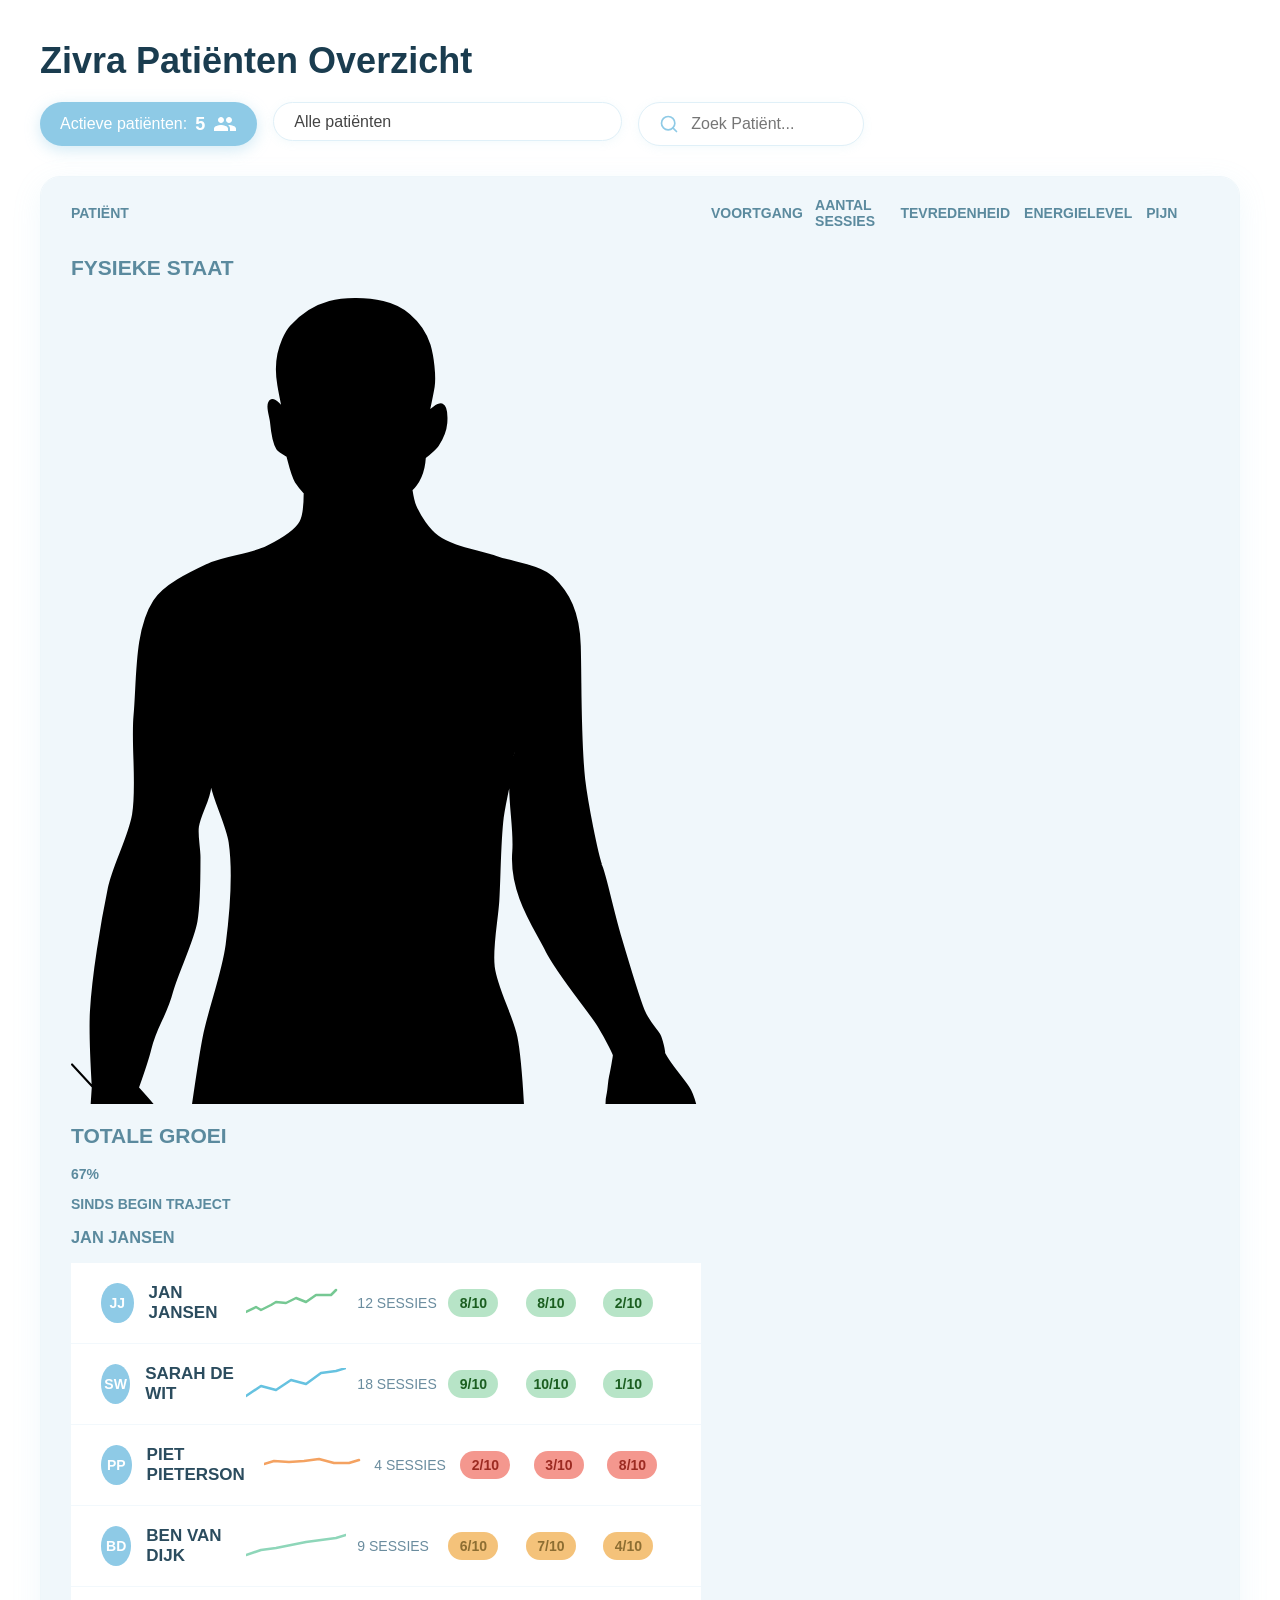
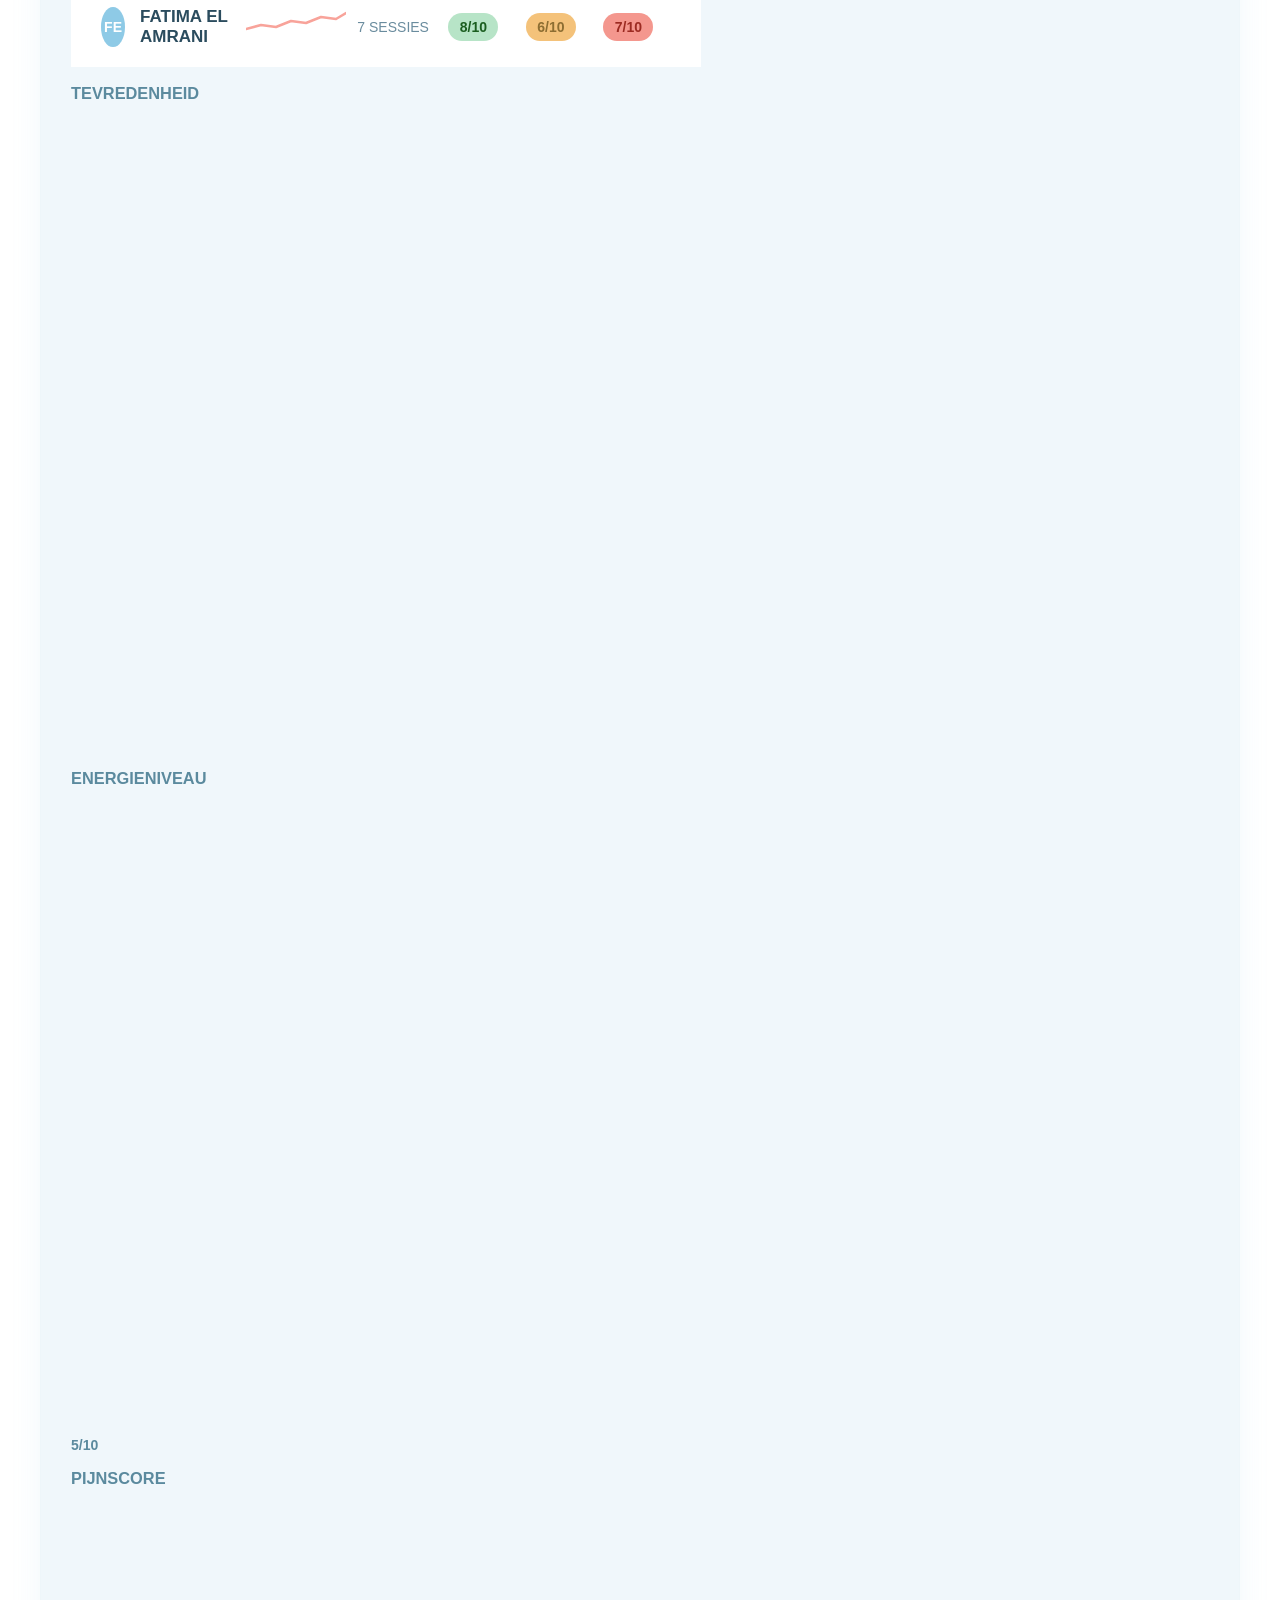
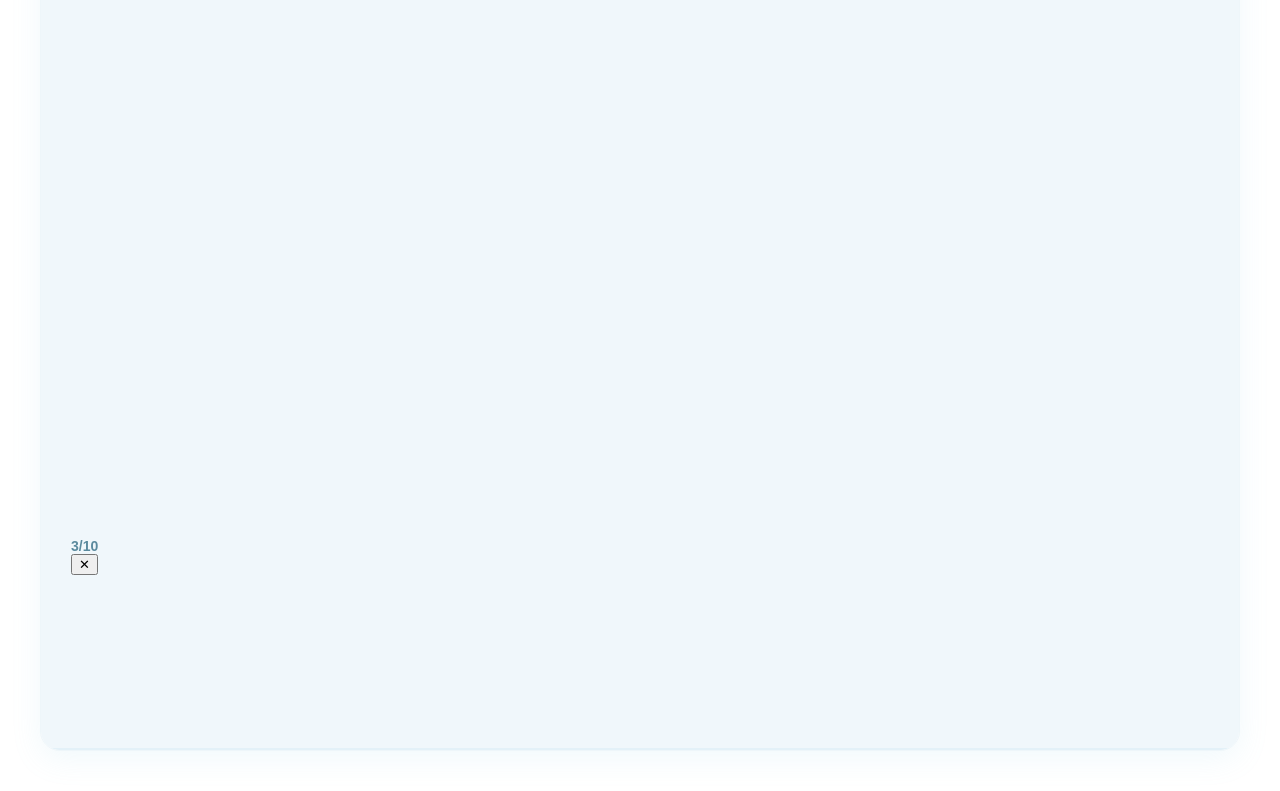
==== commit c171eaac: "Merge branch 'main' into Olaf" ====
--- a/index.html
+++ b/index.html
@@ -43,6 +43,31 @@
       <div class="sortable" data-sort="satisfaction">Tevredenheid <span class="arrow"></span></div>
       <div class="sortable" data-sort="energy">Energielevel <span class="arrow"></span></div>
       <div class="sortable" data-sort="pain">Pijn <span class="arrow"></span></div>
+<div class="dashboard">
+
+  <!-- Links -->
+  <div class="tile physical" onclick="openOverlay('physical')">
+    <h2>Fysieke staat</h2>
+    <div class="silhouette">
+      <svg xmlns="http://www.w3.org/2000/svg" width="630" height="806" viewBox="0 0 630 806" fill="none">
+        <path fill-rule="evenodd" clip-rule="evenodd" d="M285.27 1.04114C275.693 0.965661 266.267 1.86081 258.514 3.95272C243.92 7.9051 229.782 17.2723 219.9 28.4174C213.971 34.9334 209.259 47.6264 207.434 56.0589C205.458 65.4644 205.762 78.1427 207.434 87.6072C208.651 94.7276 211.843 110.472 211.843 110.472C211.843 110.472 204.394 100.389 200.441 102.187C194.513 105.003 199.225 117.283 199.985 123.711C200.746 131.996 201.81 143.642 206.218 150.763C207.739 153.121 216.404 157.986 216.404 157.986C214.428 150.615 211.387 133.102 211.387 133.102L216.404 157.986C218.532 165.8 220.812 176.856 224.917 183.933C227.197 187.471 230.238 191.304 233.734 194.989C233.734 205.456 232.974 217.545 229.478 224.031C223.701 234.793 207.434 243.196 196.337 248.798C179.918 257.054 154.12 258.528 137.55 266.341C119.763 274.744 93.8282 286.685 83.2018 303.049C64.0622 332.239 66.8138 382.51 63.591 417.154C60.8241 446.785 67.0571 487.179 62.0859 516.663C58.2398 539.366 42.6119 567.229 37.9448 589.784C30.7024 624.723 21.9004 677.943 19.9545 713.471C18.7231 736.322 21.8243 788.951 21.8243 788.951C21.8243 788.951 20.1065 814.897 19.8176 820.5C19.392 829.05 19.4072 840.401 19.2248 848.952C19.0423 857.06 18.2675 867.969 18.6167 876.077C18.9511 883.596 20.5474 893.473 21.3227 900.844C21.9916 907.183 24.4695 913.228 23.4206 927.085C23.1013 931.361 25.8833 937.11 29.5623 937.995C37.808 939.911 30.596 945.66 35.482 950.525C38.2336 953.179 42.5207 950.673 45.3635 953.179C47.5526 955.243 46.0172 962.467 48.6776 963.351C50.9427 964.088 55.7922 964.383 57.9205 963.204C60.1096 961.877 58.711 954.358 61.0978 953.769C63.5149 953.326 68.5013 952.737 70.2191 949.641C75.7679 939.616 74.8254 935.488 74.6278 929.739C74.4758 925.759 75.0534 911.459 75.5247 903.645C75.92 897.159 77.3186 889.051 78.0179 882.564C78.7628 875.93 85.3454 865.905 83.1714 860.008C82.989 859.566 82.7002 858.977 82.3809 858.534C77.7594 854.259 72.3626 851.016 72.3626 851.016C72.3626 851.016 79.5837 854.259 82.3809 858.534C84.8285 860.746 87.0784 863.252 88.1882 865.905C90.0124 870.033 90.0124 877.994 90.5293 882.711C91.0614 887.576 92.1864 894.653 96.1541 895.685C99.073 896.569 104.47 895.39 105.975 892.294C108.346 887.281 107.541 877.699 107.951 872.097C108.301 867.085 106.096 856.028 104.652 851.163C102.645 844.529 99.3618 834.062 96.1085 828.165C91.6087 819.91 87.9449 814.308 82.2745 807.232C77.6834 801.63 66.8746 789.688 66.8746 789.688H66.3882H66.8898C66.8898 789.688 76.6041 762.415 79.3101 751.064C84.7525 728.214 94.938 717.304 100.791 694.601C105.443 676.469 122.515 641.824 125.403 623.397C128.596 604.379 128.444 578.433 128.444 559.121C128.444 549.833 125.555 537.45 126.923 528.31C129.052 515.779 138.325 501.479 139.237 488.801C139.389 485.852 139.389 482.756 139.237 479.661C138.173 471.847 137.717 463.297 137.261 454.894C138.173 463.149 139.085 471.552 139.237 479.661C139.693 482.314 139.997 484.82 140.605 487.326C143.95 503.543 156.264 528.015 158.696 544.379C163.257 576.222 159.76 614.994 155.656 646.837C152.007 674.699 138.629 710.081 133.004 737.648C128.444 760.057 121.147 812.833 120.995 813.423H120.843C120.843 813.423 118.258 885.66 120.995 917.061C124.339 953.474 133.46 1001.39 140.758 1037.21C143.19 1049.59 149.575 1065.51 150.639 1078.05C151.703 1090.28 148.359 1106.79 149.727 1119.03C150.639 1126.25 152.159 1134.95 152.615 1142.17C153.679 1160.9 145.166 1184.93 143.646 1203.65C141.366 1229.74 142.734 1264.83 145.014 1290.92C147.294 1318.64 154.896 1354.9 159 1382.32C162.041 1402.08 167.361 1428.02 168.882 1447.93C169.733 1459.57 168.882 1485.52 168.882 1486.99L161.433 1501.74C148.815 1525.32 134.068 1526.8 122.819 1538.59C118.866 1543.01 105.914 1560.7 105.275 1563.65C104.637 1566.6 104.835 1572.5 106.355 1575.45C106.993 1576.92 110.475 1581.34 111.721 1582.82C113.257 1584.29 120.539 1585.77 123.579 1587.24C127.075 1587.24 131.636 1588.71 135.133 1590.19C138.933 1590.19 151.399 1590.19 155.2 1590.19C158.544 1591.66 162.497 1594.61 165.689 1594.61C182.351 1596.09 185.239 1590.19 185.847 1590.19C186.607 1588.71 191.168 1582.82 194.209 1581.34C197.097 1579.87 200.441 1579.87 200.441 1576.92C200.441 1575.45 205.914 1557.76 211.083 1550.38C215.948 1543.01 226.437 1541.54 229.934 1534.17C232.214 1529.75 234.799 1519.43 230.238 1516.48C225.525 1513.53 232.214 1492.89 232.062 1488.47H232.214C232.214 1488.47 236.015 1471.07 228.718 1448.96C226.437 1441.88 226.133 1420.36 226.893 1415.94C234.951 1374.22 239.511 1330.58 243.464 1286.79C245.896 1259.08 248.176 1221.78 246.2 1194.07C245.744 1186.55 243.008 1170.63 243.16 1163.11C243.464 1149.69 249.089 1138.93 251.825 1125.81C255.017 1111.07 260.034 1091.61 261.706 1076.72C263.227 1063.3 261.858 1045.17 263.075 1031.75C264.595 1015.24 269.156 993.573 271.588 977.061C274.172 958.781 278.277 934.162 279.949 915.734C281.773 896.127 280.253 844.529 280.253 844.529L274.476 839.369C266.267 833.325 258.97 825.07 258.97 825.07L274.476 839.369C279.189 842.76 284.206 845.414 288.31 845.414C291.959 845.561 295.911 843.645 299.56 841.139L314.914 826.986C314.914 826.986 307.769 835.684 299.56 841.139L299.256 841.433C299.256 841.433 297.28 846.446 298.344 854.259C298.344 854.406 297.888 885.807 298.344 899.37C298.648 913.228 299.104 931.95 301.08 945.66C304.577 970.575 315.522 1002.57 317.651 1027.63C319.171 1044.29 318.867 1066.69 318.563 1083.5C318.259 1103.99 317.347 1131.41 319.931 1151.76C321.755 1165.61 328.444 1182.86 329.204 1196.72C330.268 1215.74 320.843 1240.5 320.843 1259.52C320.691 1293.43 330.877 1337.8 334.829 1371.41C337.566 1394.41 346.991 1425.08 343.342 1447.93C341.214 1461.64 337.87 1479.62 337.87 1479.62C337.414 1484.04 340.15 1491.42 342.886 1498.79C343.646 1501.74 344.559 1503.21 345.471 1506.16C346.839 1509.11 347.751 1512.05 347.447 1512.05C347.447 1512.05 346.535 1509.11 345.471 1506.16C344.711 1504.68 343.798 1501.74 342.886 1498.79C342.126 1497.31 341.518 1495.84 341.214 1497.31C339.998 1500.26 334.981 1513.53 334.373 1516.48C330.117 1535.64 335.893 1535.64 335.893 1535.64C342.126 1543.01 357.937 1550.38 360.825 1559.23C365.234 1571.02 373.899 1579.87 377.547 1581.34C377.547 1581.34 385.149 1590.19 388.341 1593.14C391.686 1596.09 393.054 1596.09 397.006 1597.56C404.607 1600.51 413.121 1597.56 419.962 1594.61C422.546 1593.14 419.049 1597.56 429.387 1596.09C439.877 1596.09 447.478 1588.71 453.711 1579.87C456.295 1576.92 455.535 1566.6 452.646 1562.18C439.116 1545.96 422.09 1534.17 412.817 1516.48C409.472 1510.58 397.918 1500.26 395.182 1489.94C394.27 1486.99 395.334 1481.1 395.334 1481.1C395.334 1481.1 395.486 1449.11 396.854 1435.54C399.287 1408.42 407.192 1372.59 410.84 1345.47C413.881 1323.94 417.225 1294.9 419.354 1273.23C420.874 1257.31 423.762 1235.93 423.458 1220.01C423.154 1200.99 417.225 1176.08 416.465 1157.21C415.857 1140.85 415.705 1118.88 417.833 1102.66C420.874 1080.55 431.515 1052.25 436.228 1030.28C442.309 1001.83 449.15 963.646 453.103 934.751C455.535 916.471 459.183 891.852 458.727 873.424C458.271 858.092 452.799 822.858 452.799 822.858C452.647 821.237 450.366 763.742 445.349 738.975C440.941 717.452 425.434 690.768 422.698 668.803C420.266 649.195 426.043 622.66 427.259 602.905C428.779 577.991 428.627 544.379 431.667 519.612C433.34 507.228 436.684 492.486 439.725 478.629C440.637 463.444 442.765 446.491 446.109 431.159C446.566 426.146 447.174 421.281 448.39 417.154C452.038 403.591 468.001 374.696 468.001 374.696C468.001 374.696 453.559 402.706 449.91 415.679C448.542 420.397 447.174 425.704 446.109 431.159C445.197 440.299 445.045 450.176 443.829 458.137C442.765 464.329 441.397 471.405 439.725 478.629C439.573 482.019 439.268 485.705 439.268 488.801C438.964 508.26 443.829 533.764 442.309 553.224C438.964 594.649 462.927 628.127 475.418 652.674C487.91 677.221 518.037 712.273 527.703 728.219C537.369 744.166 542.661 756.25 542.863 756.985C543.065 757.721 540.489 772.342 539.13 778.31C537.771 784.279 537.724 791.731 536.465 796.971C535.206 802.212 535.503 808.732 535.923 812.975C536.343 817.217 536.364 822.195 537.648 826.845C538.932 831.494 541.758 840.094 543.825 843.768C545.892 847.442 551.298 853.407 554.624 854.016C557.949 854.625 561.832 852.353 563.584 849.44C565.336 846.528 558.495 841.358 557.903 837.581C557.311 833.804 554.273 824.979 554.722 821.704C555.17 818.429 555.99 817.584 557.167 815.313C558.407 812.183 561.295 808.484 561.295 808.484C561.295 808.484 559.072 811.869 557.167 815.313C556.546 816.878 555.937 817.668 556.88 819.177C557.824 820.687 561.994 817.005 565.383 818.932C568.771 820.859 572.104 829.117 574.243 833.052C576.383 836.988 577.712 840.713 579.503 845.021C581.294 849.328 585.342 856.908 585.684 862.505C586.027 868.101 586.643 872.783 586.151 877.263C585.659 881.743 584.21 889.559 582.542 891.958C580.874 894.357 583.488 896.203 584.988 899.183C586.488 902.164 592.564 899.67 596.364 897.91C600.163 896.15 608.304 890.245 612.978 883.484C617.651 876.723 620.964 871.3 624.28 863.981C627.597 856.661 629.566 841.199 629.767 833.216C629.968 825.232 627.18 819.219 625.668 812.383C624.156 805.546 622.027 796.203 617.334 789.282C612.641 782.36 602.796 770.391 599.222 765.073C595.649 759.755 592.994 755.041 592.673 754.423C592.352 753.805 592.951 754.44 593.13 754.445C593.309 754.449 591.131 741.488 588.103 736.239C585.074 730.99 577.805 724.809 572.629 712.328C567.453 699.846 555.867 660.886 548.665 636.438C541.463 611.99 531.564 566.344 529.874 566.344C526.073 555.288 516.192 507.228 513.151 481.43C508.743 441.773 509.807 387.669 508.743 347.718C507.831 314.253 497.645 295.088 481.531 279.609C468.913 267.373 442.461 265.014 425.738 259.118C408.104 252.778 381.804 249.535 366.906 238.626C357.48 231.697 348.663 218.282 344.255 207.815C342.582 204.129 341.366 197.938 340.454 191.893C342.126 190.124 343.798 188.355 345.015 186.586C348.359 182.163 351.248 174.94 352.464 169.485C353.072 166.832 353.528 163.293 353.832 159.313C353.832 159.461 353.68 159.608 353.68 159.608L354.744 130.89C354.744 130.89 355.048 146.797 353.832 159.313C354.744 158.723 363.865 151.647 366.754 147.372C370.706 141.401 374.659 132.025 375.267 124.816C375.571 119.244 376.483 108.954 371.315 106.61C367.058 104.708 357.633 113.775 357.633 113.775C357.633 113.775 361.737 94.3591 362.649 88.4917C364.169 77.8479 361.889 58.5946 358.545 47.1399C354.592 33.9457 348.663 25.7638 338.022 16.6826C330.573 10.314 321.755 6.16405 312.026 3.95272C304.273 2.16449 294.695 1.1178 285.27 1.04114ZM114.898 382.067C114.898 382.067 129.037 406.687 132.381 420.102C132.533 420.397 132.837 421.134 132.989 421.576C134.205 425.704 134.965 430.274 135.574 434.992C134.813 430.864 133.749 426.736 133.141 422.461C132.989 421.724 132.685 420.839 132.381 420.102C128.428 406.982 114.898 382.067 114.898 382.067ZM136.03 439.267C136.03 439.709 136.182 440.152 136.182 440.594C136.182 441.183 136.334 442.068 136.334 442.658C136.182 441.626 136.182 440.446 136.03 439.267Z" fill="black"/>
+        <path d="M216.404 157.986C216.404 157.986 207.739 153.121 206.218 150.763C201.81 143.642 200.746 131.996 199.985 123.711C199.225 117.283 194.513 105.003 200.441 102.187C204.394 100.389 211.843 110.472 211.843 110.472C211.843 110.472 208.651 94.7276 207.434 87.6072C205.762 78.1427 205.458 65.4644 207.434 56.0589C209.259 47.6264 213.971 34.9334 219.9 28.4174C229.782 17.2723 243.92 7.9051 258.514 3.95272C266.267 1.86081 275.692 0.965661 285.27 1.04114C294.695 1.1178 304.273 2.16449 312.026 3.95272C321.755 6.16405 330.573 10.314 338.022 16.6826C348.663 25.7638 354.592 33.9457 358.545 47.1399C361.889 58.5946 364.169 77.8479 362.649 88.4917C361.737 94.3591 357.633 113.775 357.633 113.775C357.633 113.775 367.058 104.708 371.315 106.61C376.483 108.954 375.571 119.244 375.267 124.816C374.659 132.025 370.706 141.401 366.754 147.372C363.865 151.647 354.744 158.723 353.832 159.313M216.404 157.986C214.428 150.615 211.387 133.102 211.387 133.102L216.404 157.986ZM216.404 157.986C218.532 165.8 220.812 176.856 224.917 183.933C227.197 187.471 230.238 191.304 233.734 194.989C233.734 205.456 232.974 217.545 229.478 224.031C223.701 234.793 207.434 243.196 196.337 248.798C179.918 257.054 154.12 258.528 137.55 266.341C119.763 274.744 93.8282 286.685 83.2018 303.049C64.0622 332.239 66.8138 382.51 63.591 417.154C60.8241 446.785 67.0571 487.179 62.0859 516.663C58.2398 539.366 42.6119 567.229 37.9448 589.784C30.7024 624.723 21.9004 677.943 19.9545 713.471C18.7231 736.322 21.8243 788.951 21.8243 788.951M21.8243 788.951L1.03711 766.44M21.8243 788.951C21.8243 788.951 20.1065 814.897 19.8176 820.499C19.392 829.05 19.4072 840.401 19.2248 848.952C19.0423 857.06 18.2675 867.969 18.6167 876.077C18.9511 883.596 20.5474 893.473 21.3227 900.844C21.9916 907.183 24.4695 913.228 23.4206 927.085C23.1013 931.361 25.8833 937.11 29.5623 937.995C37.808 939.911 30.596 945.66 35.482 950.525C38.2336 953.179 42.5207 950.673 45.3635 953.179C47.5526 955.243 46.0172 962.467 48.6776 963.351C50.9427 964.088 55.7922 964.383 57.9205 963.204C60.1096 961.877 58.711 954.358 61.0978 953.769C63.5149 953.326 68.5013 952.737 70.2191 949.641C75.7679 939.616 74.8254 935.488 74.6278 929.739C74.4758 925.759 75.0534 911.459 75.5247 903.645C75.92 897.159 77.3186 889.051 78.0179 882.564C78.7628 875.93 85.3454 865.905 83.1714 860.008C82.989 859.566 82.7002 858.977 82.3809 858.534M82.3809 858.534C77.7594 854.259 72.3626 851.016 72.3626 851.016C72.3626 851.016 79.5837 854.259 82.3809 858.534ZM82.3809 858.534C84.8285 860.746 87.0784 863.252 88.1882 865.905C90.0124 870.033 90.0124 877.994 90.5293 882.711C91.0614 887.576 92.1864 894.653 96.1541 895.685C99.073 896.569 104.47 895.39 105.975 892.294C108.346 887.281 107.541 877.699 107.951 872.097C108.301 867.085 106.096 856.028 104.652 851.163C102.645 844.529 99.3618 834.062 96.1085 828.165C91.6087 819.91 87.9449 814.308 82.2745 807.232C77.6834 801.63 66.8746 789.688 66.8746 789.688H66.3882H66.8898C66.8898 789.688 76.6041 762.415 79.3101 751.064C84.7525 728.213 94.938 717.304 100.791 694.601C105.443 676.469 122.515 641.824 125.403 623.397C128.596 604.379 128.444 578.433 128.444 559.121C128.444 549.833 125.555 537.45 126.923 528.31C129.052 515.779 138.325 501.479 139.237 488.801C139.389 485.852 139.389 482.756 139.237 479.661M139.237 479.661C138.173 471.847 137.717 463.297 137.261 454.894C138.173 463.149 139.085 471.552 139.237 479.661ZM139.237 479.661C139.693 482.314 139.997 484.82 140.605 487.326C143.95 503.543 156.264 528.015 158.696 544.379C163.257 576.222 159.76 614.994 155.656 646.837C152.007 674.699 138.629 710.081 133.004 737.649C128.444 760.057 121.147 812.833 120.995 813.423H120.843C120.843 813.423 118.258 885.66 120.995 917.061C124.339 953.474 133.46 1001.39 140.758 1037.21C143.19 1049.59 149.575 1065.51 150.639 1078.05C151.703 1090.28 148.359 1106.79 149.727 1119.03C150.639 1126.25 152.159 1134.95 152.615 1142.17C153.679 1160.9 145.166 1184.93 143.646 1203.65C141.366 1229.74 142.734 1264.83 145.014 1290.92C147.294 1318.64 154.896 1354.9 159 1382.32C162.041 1402.08 167.361 1428.02 168.882 1447.93C169.733 1459.57 168.882 1485.52 168.882 1486.99L161.433 1501.74C148.815 1525.32 134.068 1526.8 122.819 1538.59C118.866 1543.01 105.914 1560.7 105.275 1563.65C104.637 1566.6 104.835 1572.5 106.355 1575.45C106.993 1576.92 110.475 1581.34 111.721 1582.82C113.257 1584.29 120.539 1585.77 123.579 1587.24C127.075 1587.24 131.636 1588.71 135.133 1590.19C138.933 1590.19 151.399 1590.19 155.2 1590.19C158.544 1591.66 162.497 1594.61 165.689 1594.61C182.351 1596.09 185.239 1590.19 185.847 1590.19C186.607 1588.71 191.168 1582.82 194.209 1581.34C197.097 1579.87 200.441 1579.87 200.441 1576.92C200.441 1575.45 205.914 1557.76 211.083 1550.38C215.948 1543.01 226.437 1541.54 229.934 1534.17C232.214 1529.75 234.799 1519.43 230.238 1516.48C225.525 1513.53 232.214 1492.89 232.062 1488.47H232.214C232.214 1488.47 236.015 1471.07 228.718 1448.96C226.437 1441.88 226.133 1420.36 226.893 1415.94C234.951 1374.22 239.511 1330.58 243.464 1286.79C245.896 1259.08 248.176 1221.78 246.2 1194.07C245.744 1186.55 243.008 1170.63 243.16 1163.11C243.464 1149.69 249.089 1138.93 251.825 1125.81C255.017 1111.07 260.034 1091.61 261.706 1076.72C263.227 1063.3 261.858 1045.17 263.075 1031.75C264.595 1015.24 269.156 993.573 271.588 977.061C274.172 958.781 278.277 934.162 279.949 915.734C281.773 896.127 280.253 844.529 280.253 844.529L274.476 839.369M274.476 839.369C266.267 833.325 258.97 825.07 258.97 825.07L274.476 839.369ZM274.476 839.369C279.189 842.76 284.206 845.414 288.31 845.414C291.959 845.561 295.911 843.645 299.56 841.139M299.56 841.139L314.914 826.986C314.914 826.986 307.769 835.684 299.56 841.139ZM299.56 841.139L299.256 841.433C299.256 841.433 297.28 846.446 298.344 854.259C298.344 854.406 297.888 885.807 298.344 899.37C298.648 913.228 299.104 931.95 301.08 945.66C304.577 970.575 315.522 1002.57 317.651 1027.63C319.171 1044.29 318.867 1066.69 318.563 1083.5C318.259 1103.99 317.347 1131.41 319.931 1151.76C321.755 1165.61 328.444 1182.86 329.204 1196.72C330.269 1215.74 320.843 1240.5 320.843 1259.52C320.691 1293.43 330.877 1337.8 334.829 1371.41C337.566 1394.41 346.991 1425.08 343.342 1447.93C341.214 1461.64 337.87 1479.62 337.87 1479.62M337.87 1479.62L317.386 1457.11M337.87 1479.62C337.414 1484.04 340.15 1491.42 342.886 1498.79M342.886 1498.79C343.646 1501.74 344.559 1503.21 345.471 1506.16M342.886 1498.79C343.798 1501.74 344.711 1504.68 345.471 1506.16M342.886 1498.79C342.126 1497.31 341.518 1495.84 341.214 1497.31C339.998 1500.26 334.981 1513.53 334.373 1516.48C330.117 1535.64 335.893 1535.64 335.893 1535.64C342.126 1543.01 357.937 1550.38 360.825 1559.23C365.234 1571.02 373.899 1579.87 377.547 1581.34C377.547 1581.34 385.149 1590.19 388.341 1593.14C391.686 1596.09 393.054 1596.09 397.006 1597.56C404.607 1600.51 413.121 1597.56 419.962 1594.61C422.546 1593.14 419.05 1597.56 429.387 1596.09C439.877 1596.09 447.478 1588.71 453.711 1579.87C456.295 1576.92 455.535 1566.6 452.646 1562.18C439.116 1545.96 422.09 1534.17 412.817 1516.48C409.472 1510.58 397.918 1500.26 395.182 1489.94C394.27 1486.99 395.334 1481.1 395.334 1481.1M345.471 1506.16C346.839 1509.11 347.751 1512.05 347.447 1512.05C347.447 1512.05 346.535 1509.11 345.471 1506.16ZM395.334 1481.1L371.354 1458.59M395.334 1481.1C395.334 1481.1 395.486 1449.11 396.854 1435.54C399.287 1408.42 407.192 1372.59 410.84 1345.47C413.881 1323.94 417.225 1294.9 419.354 1273.23C420.874 1257.31 423.762 1235.93 423.458 1220.01C423.154 1200.99 417.225 1176.08 416.465 1157.21C415.857 1140.85 415.705 1118.88 417.833 1102.66C420.874 1080.55 431.515 1052.25 436.228 1030.28C442.309 1001.83 449.15 963.646 453.103 934.751C455.535 916.471 459.183 891.852 458.727 873.424C458.271 858.092 452.799 822.858 452.799 822.858C452.647 821.237 450.366 763.742 445.349 738.975C440.941 717.452 425.434 690.768 422.698 668.803C420.266 649.195 426.043 622.66 427.259 602.905C428.779 577.991 428.627 544.379 431.667 519.612C433.34 507.228 436.684 492.486 439.725 478.629M439.725 478.629C440.637 463.444 442.765 446.491 446.109 431.159M439.725 478.629C441.397 471.405 442.765 464.329 443.829 458.137C445.045 450.176 445.197 440.299 446.109 431.159M439.725 478.629C439.573 482.019 439.268 485.705 439.268 488.801C438.964 508.26 443.829 533.764 442.309 553.224C438.964 594.649 462.927 628.127 475.418 652.674C487.91 677.221 518.037 712.273 527.703 728.219C537.369 744.166 542.662 756.25 542.863 756.985C543.065 757.721 540.489 772.342 539.13 778.31C537.771 784.279 537.724 791.731 536.465 796.971C535.206 802.212 535.503 808.732 535.923 812.975C536.343 817.217 536.364 822.195 537.648 826.845C538.932 831.494 541.758 840.094 543.825 843.768C545.892 847.442 551.298 853.407 554.624 854.016C557.949 854.625 561.832 852.353 563.584 849.44C565.336 846.528 558.495 841.358 557.903 837.581C557.311 833.804 554.273 824.979 554.722 821.704C555.17 818.429 555.99 817.584 557.167 815.313M446.109 431.159C446.566 426.146 447.174 421.281 448.39 417.154C452.038 403.591 468.001 374.696 468.001 374.696C468.001 374.696 453.559 402.706 449.91 415.679C448.542 420.397 447.174 425.704 446.109 431.159ZM557.167 815.313C558.407 812.183 561.295 808.484 561.295 808.484C561.295 808.484 559.072 811.869 557.167 815.313ZM557.167 815.313C556.546 816.878 555.937 817.668 556.88 819.177C557.824 820.687 561.994 817.005 565.383 818.932C568.771 820.859 572.104 829.117 574.243 833.052C576.383 836.988 577.712 840.713 579.503 845.021C581.294 849.328 585.342 856.908 585.684 862.505C586.027 868.101 586.644 872.783 586.151 877.263C585.659 881.743 584.21 889.559 582.542 891.958C580.874 894.357 583.488 896.203 584.988 899.183C586.488 902.164 592.564 899.67 596.364 897.91C600.163 896.15 608.304 890.245 612.978 883.484C617.652 876.723 620.964 871.3 624.28 863.981C627.597 856.661 629.566 841.199 629.767 833.216C629.968 825.232 627.18 819.219 625.668 812.383C624.156 805.546 622.027 796.203 617.334 789.282C612.641 782.36 602.796 770.391 599.222 765.073C595.649 759.756 592.994 755.041 592.673 754.423C592.352 753.805 592.951 754.44 593.13 754.445C593.309 754.449 591.131 741.488 588.103 736.239C585.074 730.99 577.805 724.809 572.629 712.328C567.453 699.846 555.867 660.886 548.665 636.438C541.463 611.99 531.564 566.344 529.874 566.344C526.073 555.288 516.192 507.228 513.151 481.43C508.743 441.773 509.807 387.669 508.743 347.718C507.831 314.253 497.645 295.088 481.531 279.609C468.913 267.373 442.461 265.014 425.738 259.118C408.104 252.778 381.804 249.535 366.906 238.626C357.48 231.697 348.663 218.282 344.255 207.815C342.582 204.129 341.366 197.938 340.454 191.893C342.126 190.124 343.799 188.355 345.015 186.586C348.359 182.163 351.248 174.94 352.464 169.485C353.072 166.832 353.528 163.293 353.832 159.313M353.832 159.313C353.832 159.461 353.68 159.608 353.68 159.608L354.744 130.89C354.744 130.89 355.048 146.797 353.832 159.313ZM132.381 420.102C129.037 406.687 114.898 382.067 114.898 382.067C114.898 382.067 128.428 406.982 132.381 420.102ZM132.381 420.102C132.533 420.397 132.837 421.134 132.989 421.576C134.205 425.704 134.965 430.274 135.574 434.992C134.813 430.864 133.749 426.736 133.141 422.461C132.989 421.724 132.685 420.839 132.381 420.102ZM136.03 439.267C136.03 439.709 136.182 440.152 136.182 440.594C136.182 441.183 136.334 442.068 136.334 442.658C136.182 441.626 136.182 440.446 136.03 439.267Z" stroke="black" stroke-width="2.0736" stroke-linecap="round" stroke-linejoin="round"/>
+    </svg>
+    </div>
+  </div>
+
+  <!-- Midden boven -->
+  <div class="tile growth" onclick="openOverlay('growth')">
+    <h2>Totale groei</h2>
+    <div class="growth-value">67%</div>
+    <p>Sinds begin traject</p>
+  </div>
+
+  <!-- Rechts boven -->
+  <div class="tile profile" onclick="openOverlay('profile')">
+    <div class="profile-header">
+      <div class="avatar"></div>
+      <h3>Jan Jansen</h3>
     </div>
 
     <div class="table-body" id="patientTableBody">
@@ -128,6 +153,34 @@
       </a>
 
     </div>
+  <div class="tile satisfaction mood-tile" onclick="openOverlay('satisfaction')">
+    <h3>Tevredenheid</h3>
+    <svg class="mood-image" viewBox="0 0 100 100"></svg>
+    <div id="mood" class="score"></div>
+  </div>
+
+  <div class="tile energy mood-tile" onclick="openOverlay('energy')">
+    <h3>Energieniveau</h3>
+    <svg class="mood-image" viewBox="0 0 100 100"></svg>
+    <div id="energy-level" class="score">5/10</div>
+  </div>
+
+  <div class="tile pain mood-tile" onclick="openOverlay('pain')">
+    <h3>Pijnscore</h3>
+    <svg class="mood-image" viewBox="0 0 100 100">
+        <img>
+    </svg>
+    <div id="pain-level" class="score">3/10</div>
+  </div>
+</div>
+
+<!--weg klikken van tile-->
+<div class="overlay-backdrop" id="overlay" onclick="closeOnBackdrop(event)">
+  <div class="overlay-panel">
+    <button class="overlay-close" onclick="closeOverlay()">✕</button>
+    <div class="overlay-title" id="overlay-title"></div>
+    <iframe id="overlay-iframe" src="" frameborder="0" style="width:100%; height:100%;"></iframe>
+    <div class="overlay-body" id="overlay-body" style="display:none;"></div>
   </div>
 </div>
 <script src="dashboard.js"></script>
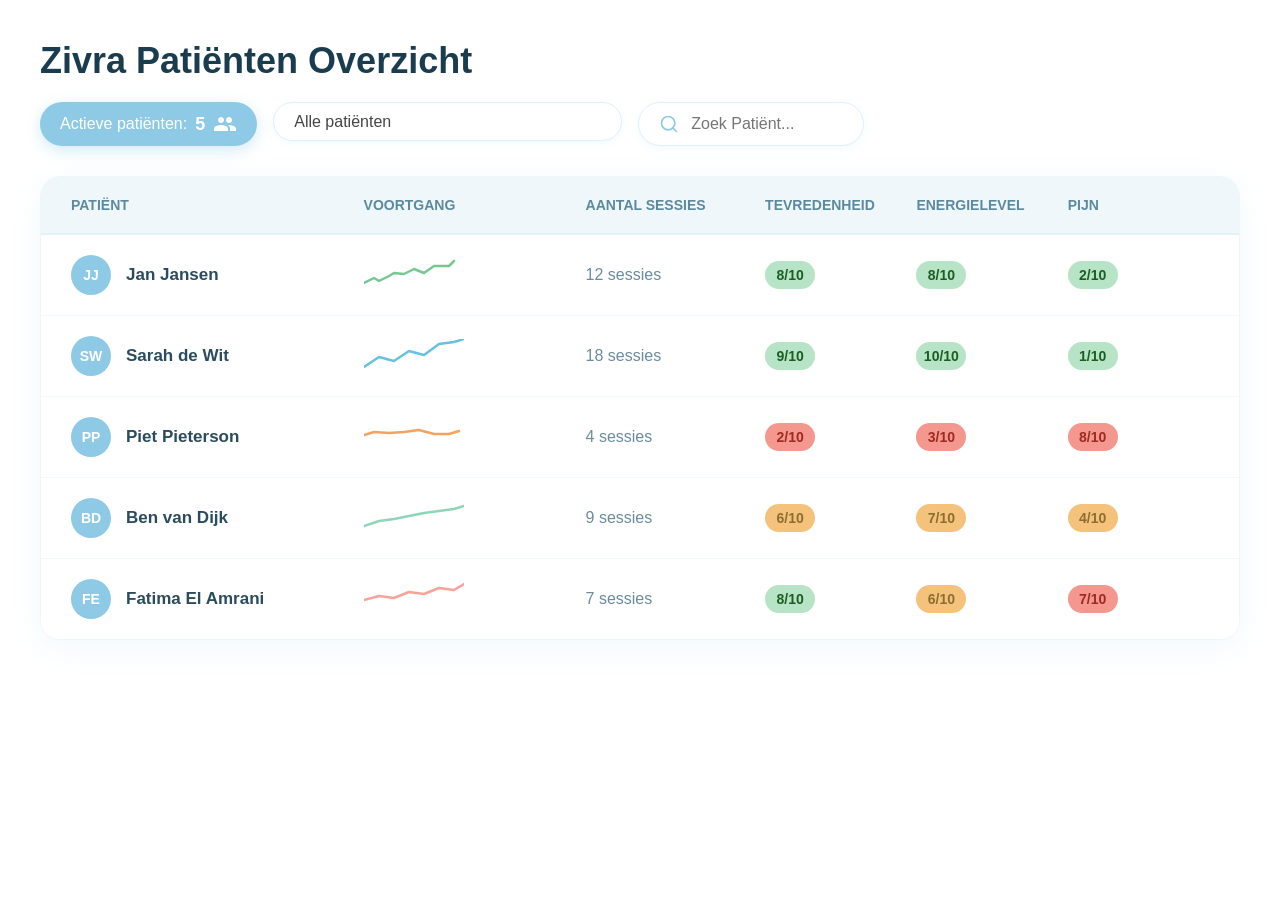
==== commit cb74645a: "fixed patient table" ====
--- a/index.html
+++ b/index.html
@@ -43,31 +43,6 @@
       <div class="sortable" data-sort="satisfaction">Tevredenheid <span class="arrow"></span></div>
       <div class="sortable" data-sort="energy">Energielevel <span class="arrow"></span></div>
       <div class="sortable" data-sort="pain">Pijn <span class="arrow"></span></div>
-<div class="dashboard">
-
-  <!-- Links -->
-  <div class="tile physical" onclick="openOverlay('physical')">
-    <h2>Fysieke staat</h2>
-    <div class="silhouette">
-      <svg xmlns="http://www.w3.org/2000/svg" width="630" height="806" viewBox="0 0 630 806" fill="none">
-        <path fill-rule="evenodd" clip-rule="evenodd" d="M285.27 1.04114C275.693 0.965661 266.267 1.86081 258.514 3.95272C243.92 7.9051 229.782 17.2723 219.9 28.4174C213.971 34.9334 209.259 47.6264 207.434 56.0589C205.458 65.4644 205.762 78.1427 207.434 87.6072C208.651 94.7276 211.843 110.472 211.843 110.472C211.843 110.472 204.394 100.389 200.441 102.187C194.513 105.003 199.225 117.283 199.985 123.711C200.746 131.996 201.81 143.642 206.218 150.763C207.739 153.121 216.404 157.986 216.404 157.986C214.428 150.615 211.387 133.102 211.387 133.102L216.404 157.986C218.532 165.8 220.812 176.856 224.917 183.933C227.197 187.471 230.238 191.304 233.734 194.989C233.734 205.456 232.974 217.545 229.478 224.031C223.701 234.793 207.434 243.196 196.337 248.798C179.918 257.054 154.12 258.528 137.55 266.341C119.763 274.744 93.8282 286.685 83.2018 303.049C64.0622 332.239 66.8138 382.51 63.591 417.154C60.8241 446.785 67.0571 487.179 62.0859 516.663C58.2398 539.366 42.6119 567.229 37.9448 589.784C30.7024 624.723 21.9004 677.943 19.9545 713.471C18.7231 736.322 21.8243 788.951 21.8243 788.951C21.8243 788.951 20.1065 814.897 19.8176 820.5C19.392 829.05 19.4072 840.401 19.2248 848.952C19.0423 857.06 18.2675 867.969 18.6167 876.077C18.9511 883.596 20.5474 893.473 21.3227 900.844C21.9916 907.183 24.4695 913.228 23.4206 927.085C23.1013 931.361 25.8833 937.11 29.5623 937.995C37.808 939.911 30.596 945.66 35.482 950.525C38.2336 953.179 42.5207 950.673 45.3635 953.179C47.5526 955.243 46.0172 962.467 48.6776 963.351C50.9427 964.088 55.7922 964.383 57.9205 963.204C60.1096 961.877 58.711 954.358 61.0978 953.769C63.5149 953.326 68.5013 952.737 70.2191 949.641C75.7679 939.616 74.8254 935.488 74.6278 929.739C74.4758 925.759 75.0534 911.459 75.5247 903.645C75.92 897.159 77.3186 889.051 78.0179 882.564C78.7628 875.93 85.3454 865.905 83.1714 860.008C82.989 859.566 82.7002 858.977 82.3809 858.534C77.7594 854.259 72.3626 851.016 72.3626 851.016C72.3626 851.016 79.5837 854.259 82.3809 858.534C84.8285 860.746 87.0784 863.252 88.1882 865.905C90.0124 870.033 90.0124 877.994 90.5293 882.711C91.0614 887.576 92.1864 894.653 96.1541 895.685C99.073 896.569 104.47 895.39 105.975 892.294C108.346 887.281 107.541 877.699 107.951 872.097C108.301 867.085 106.096 856.028 104.652 851.163C102.645 844.529 99.3618 834.062 96.1085 828.165C91.6087 819.91 87.9449 814.308 82.2745 807.232C77.6834 801.63 66.8746 789.688 66.8746 789.688H66.3882H66.8898C66.8898 789.688 76.6041 762.415 79.3101 751.064C84.7525 728.214 94.938 717.304 100.791 694.601C105.443 676.469 122.515 641.824 125.403 623.397C128.596 604.379 128.444 578.433 128.444 559.121C128.444 549.833 125.555 537.45 126.923 528.31C129.052 515.779 138.325 501.479 139.237 488.801C139.389 485.852 139.389 482.756 139.237 479.661C138.173 471.847 137.717 463.297 137.261 454.894C138.173 463.149 139.085 471.552 139.237 479.661C139.693 482.314 139.997 484.82 140.605 487.326C143.95 503.543 156.264 528.015 158.696 544.379C163.257 576.222 159.76 614.994 155.656 646.837C152.007 674.699 138.629 710.081 133.004 737.648C128.444 760.057 121.147 812.833 120.995 813.423H120.843C120.843 813.423 118.258 885.66 120.995 917.061C124.339 953.474 133.46 1001.39 140.758 1037.21C143.19 1049.59 149.575 1065.51 150.639 1078.05C151.703 1090.28 148.359 1106.79 149.727 1119.03C150.639 1126.25 152.159 1134.95 152.615 1142.17C153.679 1160.9 145.166 1184.93 143.646 1203.65C141.366 1229.74 142.734 1264.83 145.014 1290.92C147.294 1318.64 154.896 1354.9 159 1382.32C162.041 1402.08 167.361 1428.02 168.882 1447.93C169.733 1459.57 168.882 1485.52 168.882 1486.99L161.433 1501.74C148.815 1525.32 134.068 1526.8 122.819 1538.59C118.866 1543.01 105.914 1560.7 105.275 1563.65C104.637 1566.6 104.835 1572.5 106.355 1575.45C106.993 1576.92 110.475 1581.34 111.721 1582.82C113.257 1584.29 120.539 1585.77 123.579 1587.24C127.075 1587.24 131.636 1588.71 135.133 1590.19C138.933 1590.19 151.399 1590.19 155.2 1590.19C158.544 1591.66 162.497 1594.61 165.689 1594.61C182.351 1596.09 185.239 1590.19 185.847 1590.19C186.607 1588.71 191.168 1582.82 194.209 1581.34C197.097 1579.87 200.441 1579.87 200.441 1576.92C200.441 1575.45 205.914 1557.76 211.083 1550.38C215.948 1543.01 226.437 1541.54 229.934 1534.17C232.214 1529.75 234.799 1519.43 230.238 1516.48C225.525 1513.53 232.214 1492.89 232.062 1488.47H232.214C232.214 1488.47 236.015 1471.07 228.718 1448.96C226.437 1441.88 226.133 1420.36 226.893 1415.94C234.951 1374.22 239.511 1330.58 243.464 1286.79C245.896 1259.08 248.176 1221.78 246.2 1194.07C245.744 1186.55 243.008 1170.63 243.16 1163.11C243.464 1149.69 249.089 1138.93 251.825 1125.81C255.017 1111.07 260.034 1091.61 261.706 1076.72C263.227 1063.3 261.858 1045.17 263.075 1031.75C264.595 1015.24 269.156 993.573 271.588 977.061C274.172 958.781 278.277 934.162 279.949 915.734C281.773 896.127 280.253 844.529 280.253 844.529L274.476 839.369C266.267 833.325 258.97 825.07 258.97 825.07L274.476 839.369C279.189 842.76 284.206 845.414 288.31 845.414C291.959 845.561 295.911 843.645 299.56 841.139L314.914 826.986C314.914 826.986 307.769 835.684 299.56 841.139L299.256 841.433C299.256 841.433 297.28 846.446 298.344 854.259C298.344 854.406 297.888 885.807 298.344 899.37C298.648 913.228 299.104 931.95 301.08 945.66C304.577 970.575 315.522 1002.57 317.651 1027.63C319.171 1044.29 318.867 1066.69 318.563 1083.5C318.259 1103.99 317.347 1131.41 319.931 1151.76C321.755 1165.61 328.444 1182.86 329.204 1196.72C330.268 1215.74 320.843 1240.5 320.843 1259.52C320.691 1293.43 330.877 1337.8 334.829 1371.41C337.566 1394.41 346.991 1425.08 343.342 1447.93C341.214 1461.64 337.87 1479.62 337.87 1479.62C337.414 1484.04 340.15 1491.42 342.886 1498.79C343.646 1501.74 344.559 1503.21 345.471 1506.16C346.839 1509.11 347.751 1512.05 347.447 1512.05C347.447 1512.05 346.535 1509.11 345.471 1506.16C344.711 1504.68 343.798 1501.74 342.886 1498.79C342.126 1497.31 341.518 1495.84 341.214 1497.31C339.998 1500.26 334.981 1513.53 334.373 1516.48C330.117 1535.64 335.893 1535.64 335.893 1535.64C342.126 1543.01 357.937 1550.38 360.825 1559.23C365.234 1571.02 373.899 1579.87 377.547 1581.34C377.547 1581.34 385.149 1590.19 388.341 1593.14C391.686 1596.09 393.054 1596.09 397.006 1597.56C404.607 1600.51 413.121 1597.56 419.962 1594.61C422.546 1593.14 419.049 1597.56 429.387 1596.09C439.877 1596.09 447.478 1588.71 453.711 1579.87C456.295 1576.92 455.535 1566.6 452.646 1562.18C439.116 1545.96 422.09 1534.17 412.817 1516.48C409.472 1510.58 397.918 1500.26 395.182 1489.94C394.27 1486.99 395.334 1481.1 395.334 1481.1C395.334 1481.1 395.486 1449.11 396.854 1435.54C399.287 1408.42 407.192 1372.59 410.84 1345.47C413.881 1323.94 417.225 1294.9 419.354 1273.23C420.874 1257.31 423.762 1235.93 423.458 1220.01C423.154 1200.99 417.225 1176.08 416.465 1157.21C415.857 1140.85 415.705 1118.88 417.833 1102.66C420.874 1080.55 431.515 1052.25 436.228 1030.28C442.309 1001.83 449.15 963.646 453.103 934.751C455.535 916.471 459.183 891.852 458.727 873.424C458.271 858.092 452.799 822.858 452.799 822.858C452.647 821.237 450.366 763.742 445.349 738.975C440.941 717.452 425.434 690.768 422.698 668.803C420.266 649.195 426.043 622.66 427.259 602.905C428.779 577.991 428.627 544.379 431.667 519.612C433.34 507.228 436.684 492.486 439.725 478.629C440.637 463.444 442.765 446.491 446.109 431.159C446.566 426.146 447.174 421.281 448.39 417.154C452.038 403.591 468.001 374.696 468.001 374.696C468.001 374.696 453.559 402.706 449.91 415.679C448.542 420.397 447.174 425.704 446.109 431.159C445.197 440.299 445.045 450.176 443.829 458.137C442.765 464.329 441.397 471.405 439.725 478.629C439.573 482.019 439.268 485.705 439.268 488.801C438.964 508.26 443.829 533.764 442.309 553.224C438.964 594.649 462.927 628.127 475.418 652.674C487.91 677.221 518.037 712.273 527.703 728.219C537.369 744.166 542.661 756.25 542.863 756.985C543.065 757.721 540.489 772.342 539.13 778.31C537.771 784.279 537.724 791.731 536.465 796.971C535.206 802.212 535.503 808.732 535.923 812.975C536.343 817.217 536.364 822.195 537.648 826.845C538.932 831.494 541.758 840.094 543.825 843.768C545.892 847.442 551.298 853.407 554.624 854.016C557.949 854.625 561.832 852.353 563.584 849.44C565.336 846.528 558.495 841.358 557.903 837.581C557.311 833.804 554.273 824.979 554.722 821.704C555.17 818.429 555.99 817.584 557.167 815.313C558.407 812.183 561.295 808.484 561.295 808.484C561.295 808.484 559.072 811.869 557.167 815.313C556.546 816.878 555.937 817.668 556.88 819.177C557.824 820.687 561.994 817.005 565.383 818.932C568.771 820.859 572.104 829.117 574.243 833.052C576.383 836.988 577.712 840.713 579.503 845.021C581.294 849.328 585.342 856.908 585.684 862.505C586.027 868.101 586.643 872.783 586.151 877.263C585.659 881.743 584.21 889.559 582.542 891.958C580.874 894.357 583.488 896.203 584.988 899.183C586.488 902.164 592.564 899.67 596.364 897.91C600.163 896.15 608.304 890.245 612.978 883.484C617.651 876.723 620.964 871.3 624.28 863.981C627.597 856.661 629.566 841.199 629.767 833.216C629.968 825.232 627.18 819.219 625.668 812.383C624.156 805.546 622.027 796.203 617.334 789.282C612.641 782.36 602.796 770.391 599.222 765.073C595.649 759.755 592.994 755.041 592.673 754.423C592.352 753.805 592.951 754.44 593.13 754.445C593.309 754.449 591.131 741.488 588.103 736.239C585.074 730.99 577.805 724.809 572.629 712.328C567.453 699.846 555.867 660.886 548.665 636.438C541.463 611.99 531.564 566.344 529.874 566.344C526.073 555.288 516.192 507.228 513.151 481.43C508.743 441.773 509.807 387.669 508.743 347.718C507.831 314.253 497.645 295.088 481.531 279.609C468.913 267.373 442.461 265.014 425.738 259.118C408.104 252.778 381.804 249.535 366.906 238.626C357.48 231.697 348.663 218.282 344.255 207.815C342.582 204.129 341.366 197.938 340.454 191.893C342.126 190.124 343.798 188.355 345.015 186.586C348.359 182.163 351.248 174.94 352.464 169.485C353.072 166.832 353.528 163.293 353.832 159.313C353.832 159.461 353.68 159.608 353.68 159.608L354.744 130.89C354.744 130.89 355.048 146.797 353.832 159.313C354.744 158.723 363.865 151.647 366.754 147.372C370.706 141.401 374.659 132.025 375.267 124.816C375.571 119.244 376.483 108.954 371.315 106.61C367.058 104.708 357.633 113.775 357.633 113.775C357.633 113.775 361.737 94.3591 362.649 88.4917C364.169 77.8479 361.889 58.5946 358.545 47.1399C354.592 33.9457 348.663 25.7638 338.022 16.6826C330.573 10.314 321.755 6.16405 312.026 3.95272C304.273 2.16449 294.695 1.1178 285.27 1.04114ZM114.898 382.067C114.898 382.067 129.037 406.687 132.381 420.102C132.533 420.397 132.837 421.134 132.989 421.576C134.205 425.704 134.965 430.274 135.574 434.992C134.813 430.864 133.749 426.736 133.141 422.461C132.989 421.724 132.685 420.839 132.381 420.102C128.428 406.982 114.898 382.067 114.898 382.067ZM136.03 439.267C136.03 439.709 136.182 440.152 136.182 440.594C136.182 441.183 136.334 442.068 136.334 442.658C136.182 441.626 136.182 440.446 136.03 439.267Z" fill="black"/>
-        <path d="M216.404 157.986C216.404 157.986 207.739 153.121 206.218 150.763C201.81 143.642 200.746 131.996 199.985 123.711C199.225 117.283 194.513 105.003 200.441 102.187C204.394 100.389 211.843 110.472 211.843 110.472C211.843 110.472 208.651 94.7276 207.434 87.6072C205.762 78.1427 205.458 65.4644 207.434 56.0589C209.259 47.6264 213.971 34.9334 219.9 28.4174C229.782 17.2723 243.92 7.9051 258.514 3.95272C266.267 1.86081 275.692 0.965661 285.27 1.04114C294.695 1.1178 304.273 2.16449 312.026 3.95272C321.755 6.16405 330.573 10.314 338.022 16.6826C348.663 25.7638 354.592 33.9457 358.545 47.1399C361.889 58.5946 364.169 77.8479 362.649 88.4917C361.737 94.3591 357.633 113.775 357.633 113.775C357.633 113.775 367.058 104.708 371.315 106.61C376.483 108.954 375.571 119.244 375.267 124.816C374.659 132.025 370.706 141.401 366.754 147.372C363.865 151.647 354.744 158.723 353.832 159.313M216.404 157.986C214.428 150.615 211.387 133.102 211.387 133.102L216.404 157.986ZM216.404 157.986C218.532 165.8 220.812 176.856 224.917 183.933C227.197 187.471 230.238 191.304 233.734 194.989C233.734 205.456 232.974 217.545 229.478 224.031C223.701 234.793 207.434 243.196 196.337 248.798C179.918 257.054 154.12 258.528 137.55 266.341C119.763 274.744 93.8282 286.685 83.2018 303.049C64.0622 332.239 66.8138 382.51 63.591 417.154C60.8241 446.785 67.0571 487.179 62.0859 516.663C58.2398 539.366 42.6119 567.229 37.9448 589.784C30.7024 624.723 21.9004 677.943 19.9545 713.471C18.7231 736.322 21.8243 788.951 21.8243 788.951M21.8243 788.951L1.03711 766.44M21.8243 788.951C21.8243 788.951 20.1065 814.897 19.8176 820.499C19.392 829.05 19.4072 840.401 19.2248 848.952C19.0423 857.06 18.2675 867.969 18.6167 876.077C18.9511 883.596 20.5474 893.473 21.3227 900.844C21.9916 907.183 24.4695 913.228 23.4206 927.085C23.1013 931.361 25.8833 937.11 29.5623 937.995C37.808 939.911 30.596 945.66 35.482 950.525C38.2336 953.179 42.5207 950.673 45.3635 953.179C47.5526 955.243 46.0172 962.467 48.6776 963.351C50.9427 964.088 55.7922 964.383 57.9205 963.204C60.1096 961.877 58.711 954.358 61.0978 953.769C63.5149 953.326 68.5013 952.737 70.2191 949.641C75.7679 939.616 74.8254 935.488 74.6278 929.739C74.4758 925.759 75.0534 911.459 75.5247 903.645C75.92 897.159 77.3186 889.051 78.0179 882.564C78.7628 875.93 85.3454 865.905 83.1714 860.008C82.989 859.566 82.7002 858.977 82.3809 858.534M82.3809 858.534C77.7594 854.259 72.3626 851.016 72.3626 851.016C72.3626 851.016 79.5837 854.259 82.3809 858.534ZM82.3809 858.534C84.8285 860.746 87.0784 863.252 88.1882 865.905C90.0124 870.033 90.0124 877.994 90.5293 882.711C91.0614 887.576 92.1864 894.653 96.1541 895.685C99.073 896.569 104.47 895.39 105.975 892.294C108.346 887.281 107.541 877.699 107.951 872.097C108.301 867.085 106.096 856.028 104.652 851.163C102.645 844.529 99.3618 834.062 96.1085 828.165C91.6087 819.91 87.9449 814.308 82.2745 807.232C77.6834 801.63 66.8746 789.688 66.8746 789.688H66.3882H66.8898C66.8898 789.688 76.6041 762.415 79.3101 751.064C84.7525 728.213 94.938 717.304 100.791 694.601C105.443 676.469 122.515 641.824 125.403 623.397C128.596 604.379 128.444 578.433 128.444 559.121C128.444 549.833 125.555 537.45 126.923 528.31C129.052 515.779 138.325 501.479 139.237 488.801C139.389 485.852 139.389 482.756 139.237 479.661M139.237 479.661C138.173 471.847 137.717 463.297 137.261 454.894C138.173 463.149 139.085 471.552 139.237 479.661ZM139.237 479.661C139.693 482.314 139.997 484.82 140.605 487.326C143.95 503.543 156.264 528.015 158.696 544.379C163.257 576.222 159.76 614.994 155.656 646.837C152.007 674.699 138.629 710.081 133.004 737.649C128.444 760.057 121.147 812.833 120.995 813.423H120.843C120.843 813.423 118.258 885.66 120.995 917.061C124.339 953.474 133.46 1001.39 140.758 1037.21C143.19 1049.59 149.575 1065.51 150.639 1078.05C151.703 1090.28 148.359 1106.79 149.727 1119.03C150.639 1126.25 152.159 1134.95 152.615 1142.17C153.679 1160.9 145.166 1184.93 143.646 1203.65C141.366 1229.74 142.734 1264.83 145.014 1290.92C147.294 1318.64 154.896 1354.9 159 1382.32C162.041 1402.08 167.361 1428.02 168.882 1447.93C169.733 1459.57 168.882 1485.52 168.882 1486.99L161.433 1501.74C148.815 1525.32 134.068 1526.8 122.819 1538.59C118.866 1543.01 105.914 1560.7 105.275 1563.65C104.637 1566.6 104.835 1572.5 106.355 1575.45C106.993 1576.92 110.475 1581.34 111.721 1582.82C113.257 1584.29 120.539 1585.77 123.579 1587.24C127.075 1587.24 131.636 1588.71 135.133 1590.19C138.933 1590.19 151.399 1590.19 155.2 1590.19C158.544 1591.66 162.497 1594.61 165.689 1594.61C182.351 1596.09 185.239 1590.19 185.847 1590.19C186.607 1588.71 191.168 1582.82 194.209 1581.34C197.097 1579.87 200.441 1579.87 200.441 1576.92C200.441 1575.45 205.914 1557.76 211.083 1550.38C215.948 1543.01 226.437 1541.54 229.934 1534.17C232.214 1529.75 234.799 1519.43 230.238 1516.48C225.525 1513.53 232.214 1492.89 232.062 1488.47H232.214C232.214 1488.47 236.015 1471.07 228.718 1448.96C226.437 1441.88 226.133 1420.36 226.893 1415.94C234.951 1374.22 239.511 1330.58 243.464 1286.79C245.896 1259.08 248.176 1221.78 246.2 1194.07C245.744 1186.55 243.008 1170.63 243.16 1163.11C243.464 1149.69 249.089 1138.93 251.825 1125.81C255.017 1111.07 260.034 1091.61 261.706 1076.72C263.227 1063.3 261.858 1045.17 263.075 1031.75C264.595 1015.24 269.156 993.573 271.588 977.061C274.172 958.781 278.277 934.162 279.949 915.734C281.773 896.127 280.253 844.529 280.253 844.529L274.476 839.369M274.476 839.369C266.267 833.325 258.97 825.07 258.97 825.07L274.476 839.369ZM274.476 839.369C279.189 842.76 284.206 845.414 288.31 845.414C291.959 845.561 295.911 843.645 299.56 841.139M299.56 841.139L314.914 826.986C314.914 826.986 307.769 835.684 299.56 841.139ZM299.56 841.139L299.256 841.433C299.256 841.433 297.28 846.446 298.344 854.259C298.344 854.406 297.888 885.807 298.344 899.37C298.648 913.228 299.104 931.95 301.08 945.66C304.577 970.575 315.522 1002.57 317.651 1027.63C319.171 1044.29 318.867 1066.69 318.563 1083.5C318.259 1103.99 317.347 1131.41 319.931 1151.76C321.755 1165.61 328.444 1182.86 329.204 1196.72C330.269 1215.74 320.843 1240.5 320.843 1259.52C320.691 1293.43 330.877 1337.8 334.829 1371.41C337.566 1394.41 346.991 1425.08 343.342 1447.93C341.214 1461.64 337.87 1479.62 337.87 1479.62M337.87 1479.62L317.386 1457.11M337.87 1479.62C337.414 1484.04 340.15 1491.42 342.886 1498.79M342.886 1498.79C343.646 1501.74 344.559 1503.21 345.471 1506.16M342.886 1498.79C343.798 1501.74 344.711 1504.68 345.471 1506.16M342.886 1498.79C342.126 1497.31 341.518 1495.84 341.214 1497.31C339.998 1500.26 334.981 1513.53 334.373 1516.48C330.117 1535.64 335.893 1535.64 335.893 1535.64C342.126 1543.01 357.937 1550.38 360.825 1559.23C365.234 1571.02 373.899 1579.87 377.547 1581.34C377.547 1581.34 385.149 1590.19 388.341 1593.14C391.686 1596.09 393.054 1596.09 397.006 1597.56C404.607 1600.51 413.121 1597.56 419.962 1594.61C422.546 1593.14 419.05 1597.56 429.387 1596.09C439.877 1596.09 447.478 1588.71 453.711 1579.87C456.295 1576.92 455.535 1566.6 452.646 1562.18C439.116 1545.96 422.09 1534.17 412.817 1516.48C409.472 1510.58 397.918 1500.26 395.182 1489.94C394.27 1486.99 395.334 1481.1 395.334 1481.1M345.471 1506.16C346.839 1509.11 347.751 1512.05 347.447 1512.05C347.447 1512.05 346.535 1509.11 345.471 1506.16ZM395.334 1481.1L371.354 1458.59M395.334 1481.1C395.334 1481.1 395.486 1449.11 396.854 1435.54C399.287 1408.42 407.192 1372.59 410.84 1345.47C413.881 1323.94 417.225 1294.9 419.354 1273.23C420.874 1257.31 423.762 1235.93 423.458 1220.01C423.154 1200.99 417.225 1176.08 416.465 1157.21C415.857 1140.85 415.705 1118.88 417.833 1102.66C420.874 1080.55 431.515 1052.25 436.228 1030.28C442.309 1001.83 449.15 963.646 453.103 934.751C455.535 916.471 459.183 891.852 458.727 873.424C458.271 858.092 452.799 822.858 452.799 822.858C452.647 821.237 450.366 763.742 445.349 738.975C440.941 717.452 425.434 690.768 422.698 668.803C420.266 649.195 426.043 622.66 427.259 602.905C428.779 577.991 428.627 544.379 431.667 519.612C433.34 507.228 436.684 492.486 439.725 478.629M439.725 478.629C440.637 463.444 442.765 446.491 446.109 431.159M439.725 478.629C441.397 471.405 442.765 464.329 443.829 458.137C445.045 450.176 445.197 440.299 446.109 431.159M439.725 478.629C439.573 482.019 439.268 485.705 439.268 488.801C438.964 508.26 443.829 533.764 442.309 553.224C438.964 594.649 462.927 628.127 475.418 652.674C487.91 677.221 518.037 712.273 527.703 728.219C537.369 744.166 542.662 756.25 542.863 756.985C543.065 757.721 540.489 772.342 539.13 778.31C537.771 784.279 537.724 791.731 536.465 796.971C535.206 802.212 535.503 808.732 535.923 812.975C536.343 817.217 536.364 822.195 537.648 826.845C538.932 831.494 541.758 840.094 543.825 843.768C545.892 847.442 551.298 853.407 554.624 854.016C557.949 854.625 561.832 852.353 563.584 849.44C565.336 846.528 558.495 841.358 557.903 837.581C557.311 833.804 554.273 824.979 554.722 821.704C555.17 818.429 555.99 817.584 557.167 815.313M446.109 431.159C446.566 426.146 447.174 421.281 448.39 417.154C452.038 403.591 468.001 374.696 468.001 374.696C468.001 374.696 453.559 402.706 449.91 415.679C448.542 420.397 447.174 425.704 446.109 431.159ZM557.167 815.313C558.407 812.183 561.295 808.484 561.295 808.484C561.295 808.484 559.072 811.869 557.167 815.313ZM557.167 815.313C556.546 816.878 555.937 817.668 556.88 819.177C557.824 820.687 561.994 817.005 565.383 818.932C568.771 820.859 572.104 829.117 574.243 833.052C576.383 836.988 577.712 840.713 579.503 845.021C581.294 849.328 585.342 856.908 585.684 862.505C586.027 868.101 586.644 872.783 586.151 877.263C585.659 881.743 584.21 889.559 582.542 891.958C580.874 894.357 583.488 896.203 584.988 899.183C586.488 902.164 592.564 899.67 596.364 897.91C600.163 896.15 608.304 890.245 612.978 883.484C617.652 876.723 620.964 871.3 624.28 863.981C627.597 856.661 629.566 841.199 629.767 833.216C629.968 825.232 627.18 819.219 625.668 812.383C624.156 805.546 622.027 796.203 617.334 789.282C612.641 782.36 602.796 770.391 599.222 765.073C595.649 759.756 592.994 755.041 592.673 754.423C592.352 753.805 592.951 754.44 593.13 754.445C593.309 754.449 591.131 741.488 588.103 736.239C585.074 730.99 577.805 724.809 572.629 712.328C567.453 699.846 555.867 660.886 548.665 636.438C541.463 611.99 531.564 566.344 529.874 566.344C526.073 555.288 516.192 507.228 513.151 481.43C508.743 441.773 509.807 387.669 508.743 347.718C507.831 314.253 497.645 295.088 481.531 279.609C468.913 267.373 442.461 265.014 425.738 259.118C408.104 252.778 381.804 249.535 366.906 238.626C357.48 231.697 348.663 218.282 344.255 207.815C342.582 204.129 341.366 197.938 340.454 191.893C342.126 190.124 343.799 188.355 345.015 186.586C348.359 182.163 351.248 174.94 352.464 169.485C353.072 166.832 353.528 163.293 353.832 159.313M353.832 159.313C353.832 159.461 353.68 159.608 353.68 159.608L354.744 130.89C354.744 130.89 355.048 146.797 353.832 159.313ZM132.381 420.102C129.037 406.687 114.898 382.067 114.898 382.067C114.898 382.067 128.428 406.982 132.381 420.102ZM132.381 420.102C132.533 420.397 132.837 421.134 132.989 421.576C134.205 425.704 134.965 430.274 135.574 434.992C134.813 430.864 133.749 426.736 133.141 422.461C132.989 421.724 132.685 420.839 132.381 420.102ZM136.03 439.267C136.03 439.709 136.182 440.152 136.182 440.594C136.182 441.183 136.334 442.068 136.334 442.658C136.182 441.626 136.182 440.446 136.03 439.267Z" stroke="black" stroke-width="2.0736" stroke-linecap="round" stroke-linejoin="round"/>
-    </svg>
-    </div>
-  </div>
-
-  <!-- Midden boven -->
-  <div class="tile growth" onclick="openOverlay('growth')">
-    <h2>Totale groei</h2>
-    <div class="growth-value">67%</div>
-    <p>Sinds begin traject</p>
-  </div>
-
-  <!-- Rechts boven -->
-  <div class="tile profile" onclick="openOverlay('profile')">
-    <div class="profile-header">
-      <div class="avatar"></div>
-      <h3>Jan Jansen</h3>
     </div>
 
     <div class="table-body" id="patientTableBody">
@@ -153,34 +128,6 @@
       </a>
 
     </div>
-  <div class="tile satisfaction mood-tile" onclick="openOverlay('satisfaction')">
-    <h3>Tevredenheid</h3>
-    <svg class="mood-image" viewBox="0 0 100 100"></svg>
-    <div id="mood" class="score"></div>
-  </div>
-
-  <div class="tile energy mood-tile" onclick="openOverlay('energy')">
-    <h3>Energieniveau</h3>
-    <svg class="mood-image" viewBox="0 0 100 100"></svg>
-    <div id="energy-level" class="score">5/10</div>
-  </div>
-
-  <div class="tile pain mood-tile" onclick="openOverlay('pain')">
-    <h3>Pijnscore</h3>
-    <svg class="mood-image" viewBox="0 0 100 100">
-        <img>
-    </svg>
-    <div id="pain-level" class="score">3/10</div>
-  </div>
-</div>
-
-<!--weg klikken van tile-->
-<div class="overlay-backdrop" id="overlay" onclick="closeOnBackdrop(event)">
-  <div class="overlay-panel">
-    <button class="overlay-close" onclick="closeOverlay()">✕</button>
-    <div class="overlay-title" id="overlay-title"></div>
-    <iframe id="overlay-iframe" src="" frameborder="0" style="width:100%; height:100%;"></iframe>
-    <div class="overlay-body" id="overlay-body" style="display:none;"></div>
   </div>
 </div>
 <script src="dashboard.js"></script>
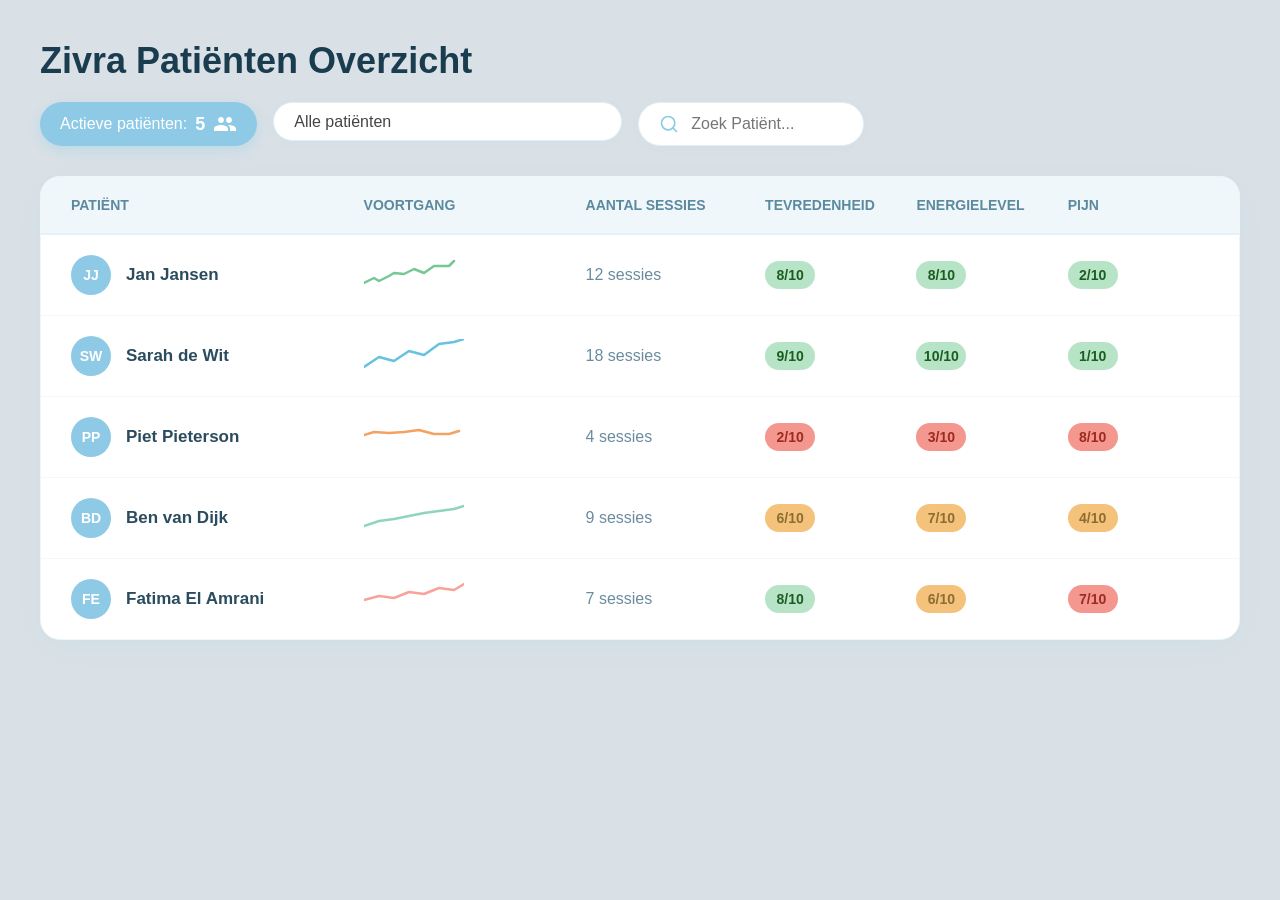
==== commit a83788ea: "organized file structure and changed filenames for clarity" ====
--- a/index.html
+++ b/index.html
@@ -3,8 +3,9 @@
 <head>
     <meta charset="UTF-8">
     <meta name="viewport" content="width=device-width, initial-scale=1.0">
-    <title>dashboard</title>
-    <link rel="stylesheet" href="dashboard.css">
+    <title>Zivra Portal</title>
+    <link rel="icon" href="./img/favicon.ico">
+    <link rel="stylesheet" href="./css/index.css">
 </head>
 <div class="dashboard-overview">
   <div class="header-section">
@@ -130,6 +131,6 @@
     </div>
   </div>
 </div>
-<script src="dashboard.js"></script>
+<script src="./js/index.js"></script>
 </body>
 </html>
--- a/css/index.css
+++ b/css/index.css
@@ -0,0 +1,219 @@
+/* --- BASIS THEMA --- */
+body {
+  margin: 0px;
+  font-family: sans-serif;
+  background-color: #dae1e6;
+}
+
+.dashboard-overview {
+  padding: 40px;
+  max-width: 1250px; /* breed genoeg voor 6 rijen */
+  margin-left: auto;
+  margin-right: auto; /* in het midden zetten */
+  color: #333;
+}
+
+.header-section {
+  display: flex;
+  justify-content: space-between;
+  align-items: center;
+  margin-bottom: 30px;
+  flex-wrap: wrap;
+  gap: 20px;
+}
+
+.page-title {
+  font-size: 36px;
+  font-weight: bold;
+  margin: 0;
+  color: #1a3c4f; 
+}
+
+/* Knoppen en zoeken rechtsboven */
+.top-controls {
+  display: flex;
+  gap: 16px;
+}
+
+.control-badge {
+  display: flex;
+  align-items: center;
+  background: #8ecae6; 
+  color: #ffffff;
+  padding: 10px 20px;
+  border-radius: 30px;
+  font-size: 16px;
+  font-weight: 500;
+  box-shadow: 0 4px 15px rgba(142, 202, 230, 0.4); 
+}
+
+.badge-number {
+  margin: 0 8px;
+  font-size: 18px;
+}
+
+.control-search {
+  display: flex;
+  align-items: center;
+  background: #ffffff;
+  padding: 10px 20px;
+  border-radius: 30px;
+  box-shadow: 0 2px 10px rgba(142, 202, 230, 0.1);
+  border: 1px solid #e0f0f8; 
+  transition: all 0.3s ease;
+}
+
+.control-search:focus-within {
+  border-color: #8ecae6;
+  box-shadow: 0 2px 12px rgba(142, 202, 230, 0.25);
+}
+
+.control-search input {
+  border: none;
+  background: transparent;
+  font-size: 16px;
+  outline: none;
+  margin-left: 10px;
+  width: 150px;
+  font-family: inherit;
+  color: #444;
+}
+
+/* extra fix voor filter styling */
+.control-filter select {
+  background: #ffffff;
+  padding: 10px 20px;
+  border-radius: 30px;
+  box-shadow: 0 2px 10px rgba(142, 202, 230, 0.1);
+  border: 1px solid #e0f0f8;
+  font-size: 16px;
+  color: #444;
+  outline: none;
+  cursor: pointer;
+  appearance: none; /* haalt default pijl weg */
+}
+
+/* --- TABEL --- */
+.patient-table-card {
+  background: #ffffff;
+  border-radius: 20px;
+  box-shadow: 0 8px 30px rgba(142, 202, 230, 0.12); 
+  border: 1px solid #eef6fa;
+  overflow: hidden;
+}
+
+.table-header, .table-row {
+  display: grid;
+  grid-template-columns: 2fr 1.5fr 1.2fr 1fr 1fr 1fr; 
+  align-items: center;
+  padding: 20px 30px;
+  gap: 10px;
+}
+
+.table-header {
+  background: #f0f7fb; 
+  font-weight: 600;
+  font-size: 14px;
+  color: #5b8a9e;
+  text-transform: uppercase;
+  border-bottom: 2px solid #e3f1f8;
+}
+
+.table-row {
+  text-decoration: none;
+  color: inherit;
+  border-bottom: 1px solid #f2f8fc;
+  transition: all 0.2s ease;
+  background: #ffffff;
+}
+
+.table-row:last-child {
+  border-bottom: none;
+}
+
+/* styling als je er met muis over gaat */
+.table-row:hover {
+  background-color: #f7fbfe; 
+  transform: translateY(-2px);
+  box-shadow: 0 4px 15px rgba(142, 202, 230, 0.08);
+  position: relative;
+  z-index: 99; /* z-index voor de zekerheid toegevoegd */
+}
+
+.patient-info {
+  display: flex;
+  align-items: center;
+  gap: 15px;
+}
+
+.mini-avatar {
+  width: 40px;
+  height: 40px;
+  background: #8ecae6; 
+  color: #ffffff;
+  border-radius: 50%;
+  display: flex;
+  align-items: center;
+  justify-content: center;
+  font-weight: bold;
+  font-size: 14px;
+}
+
+.patient-name {
+  font-weight: 600;
+  font-size: 17px;
+  color: #2b4c5e;
+}
+
+.session-info {
+  color: #6a8c9e;
+  font-weight: 500;
+}
+
+.voortgang-grafiek {
+  width: 100px;
+}
+
+/* badges voor de scores */
+.score-badge {
+  display: inline-flex;
+  justify-content: center;
+  align-items: center;
+  width: 50px;
+  padding: 6px 0;
+  border-radius: 20px;
+  font-weight: 600;
+  font-size: 14px;
+}
+
+.badge-good {
+  background: #b7e4c7; 
+  color: #1b5e20;
+}
+
+.badge-neutral {
+  background: #f4c27a; 
+  color: #8d6e32;
+}
+
+.badge-bad {
+  background: #f4978e; 
+  color: #9c2b22;
+}
+
+/* --- EXTRA VOOR SORTEREN --- */
+.sortable {
+  cursor: pointer;
+  user-select: none; /* voorkomt dat tekst lelijk blauw wordt als je snel dubbelklikt */
+  transition: color 0.2s;
+}
+
+.sortable:hover {
+  color: #1a3c4f; /* word iets donkerder bij hover */
+}
+
+.arrow {
+  font-size: 10px;
+  margin-left: 4px;
+  color: #8ecae6;
+}
